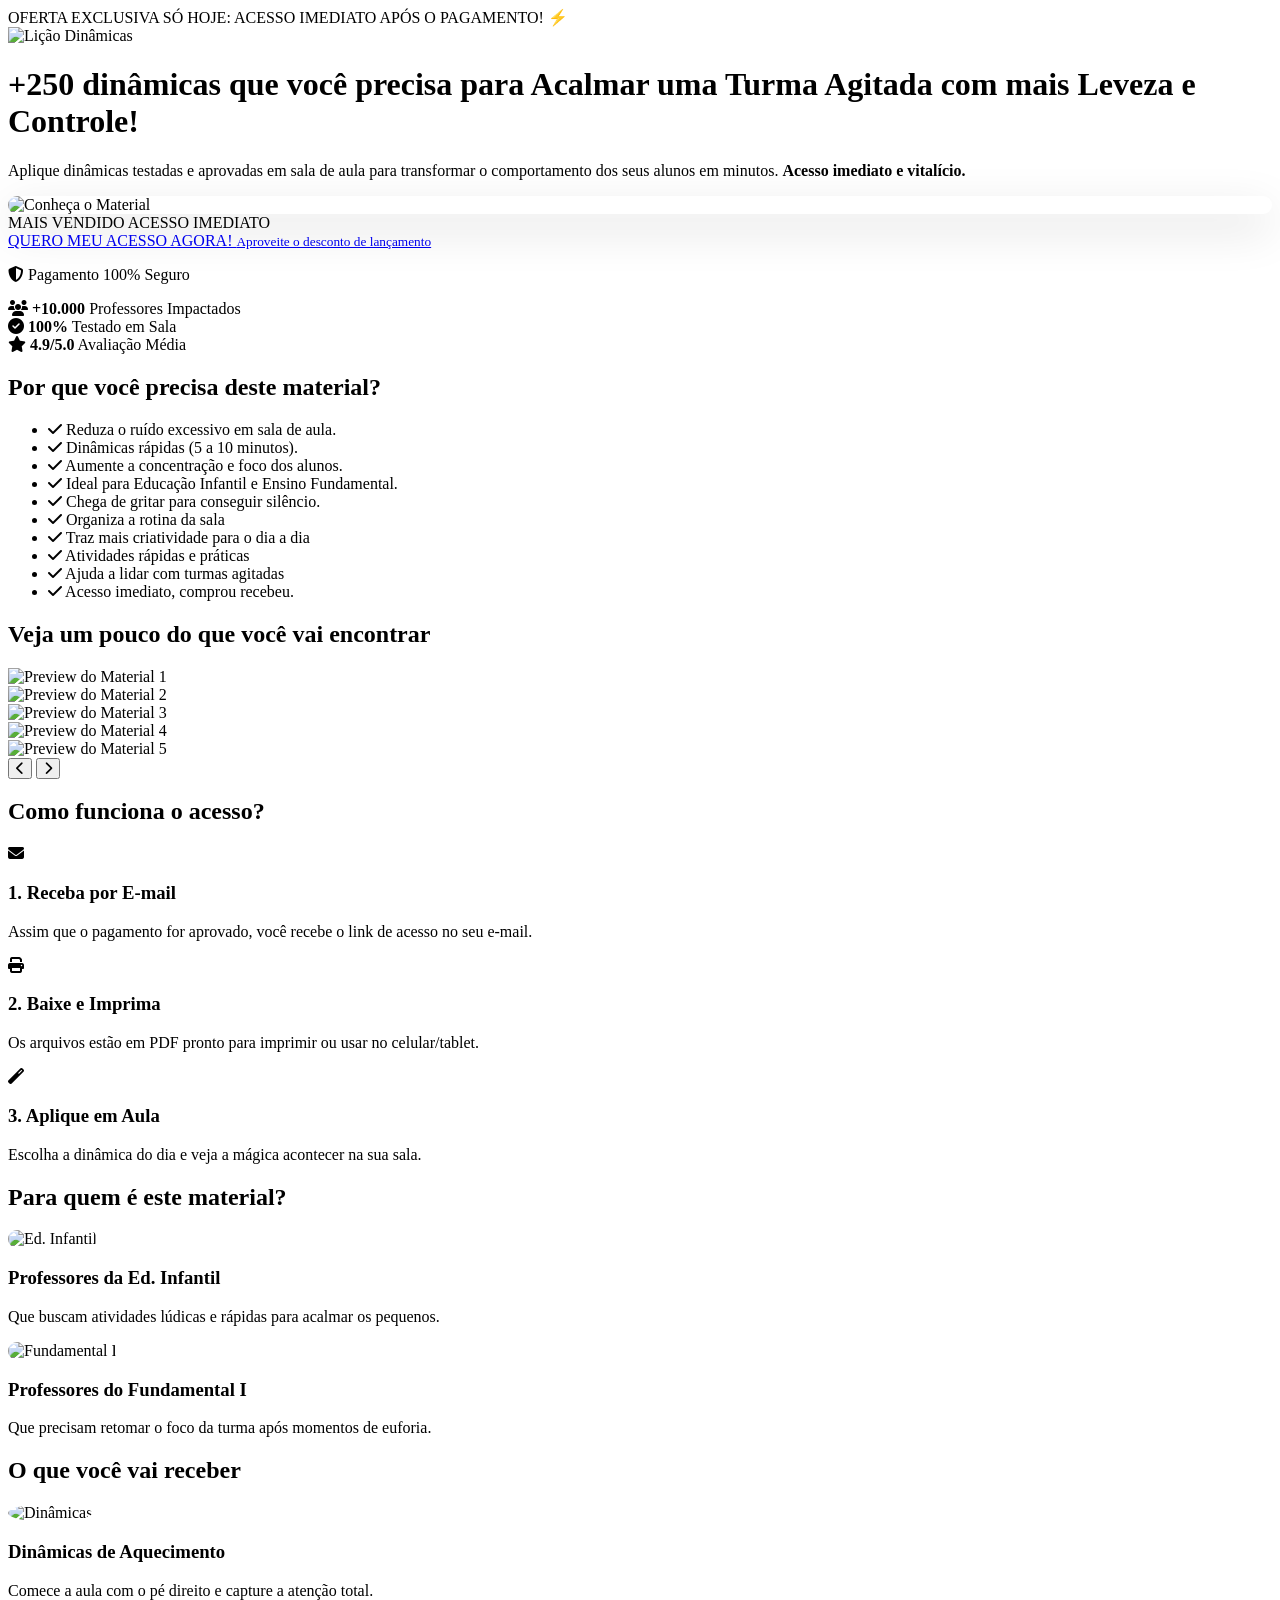
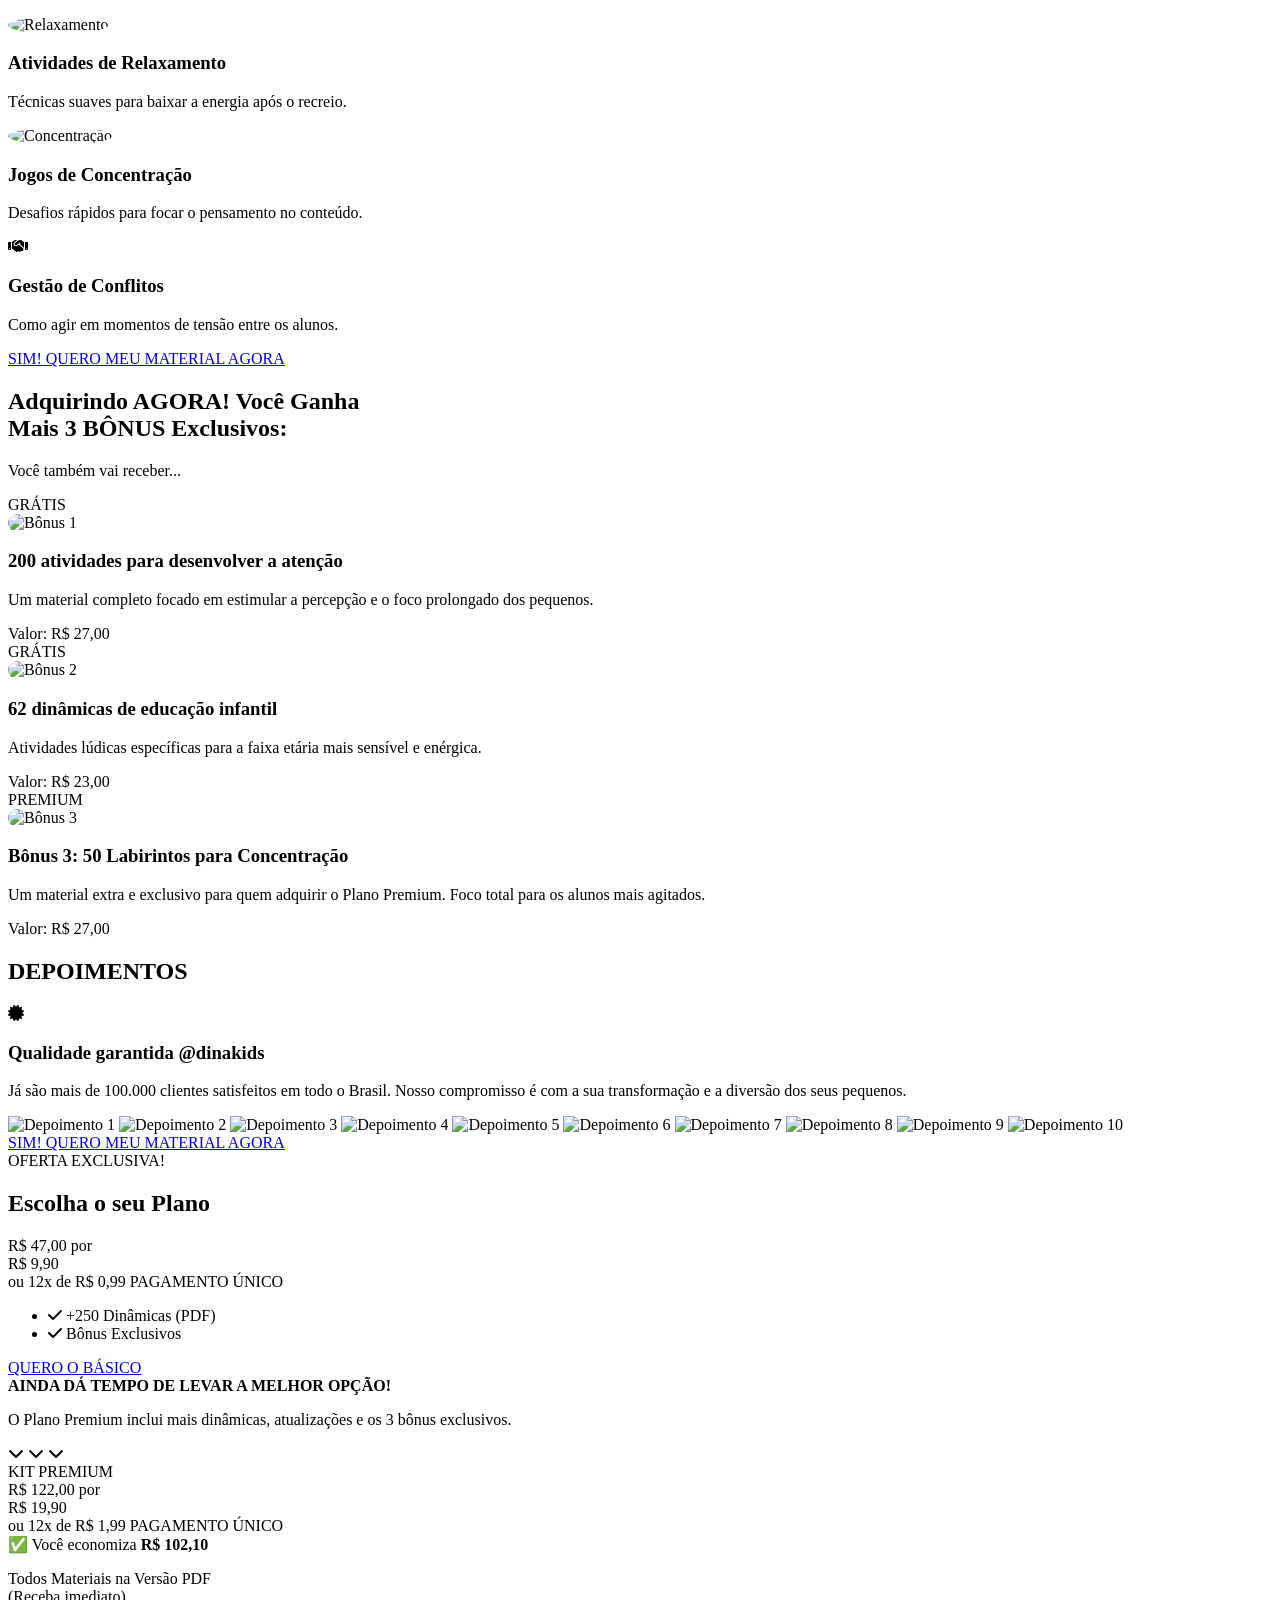
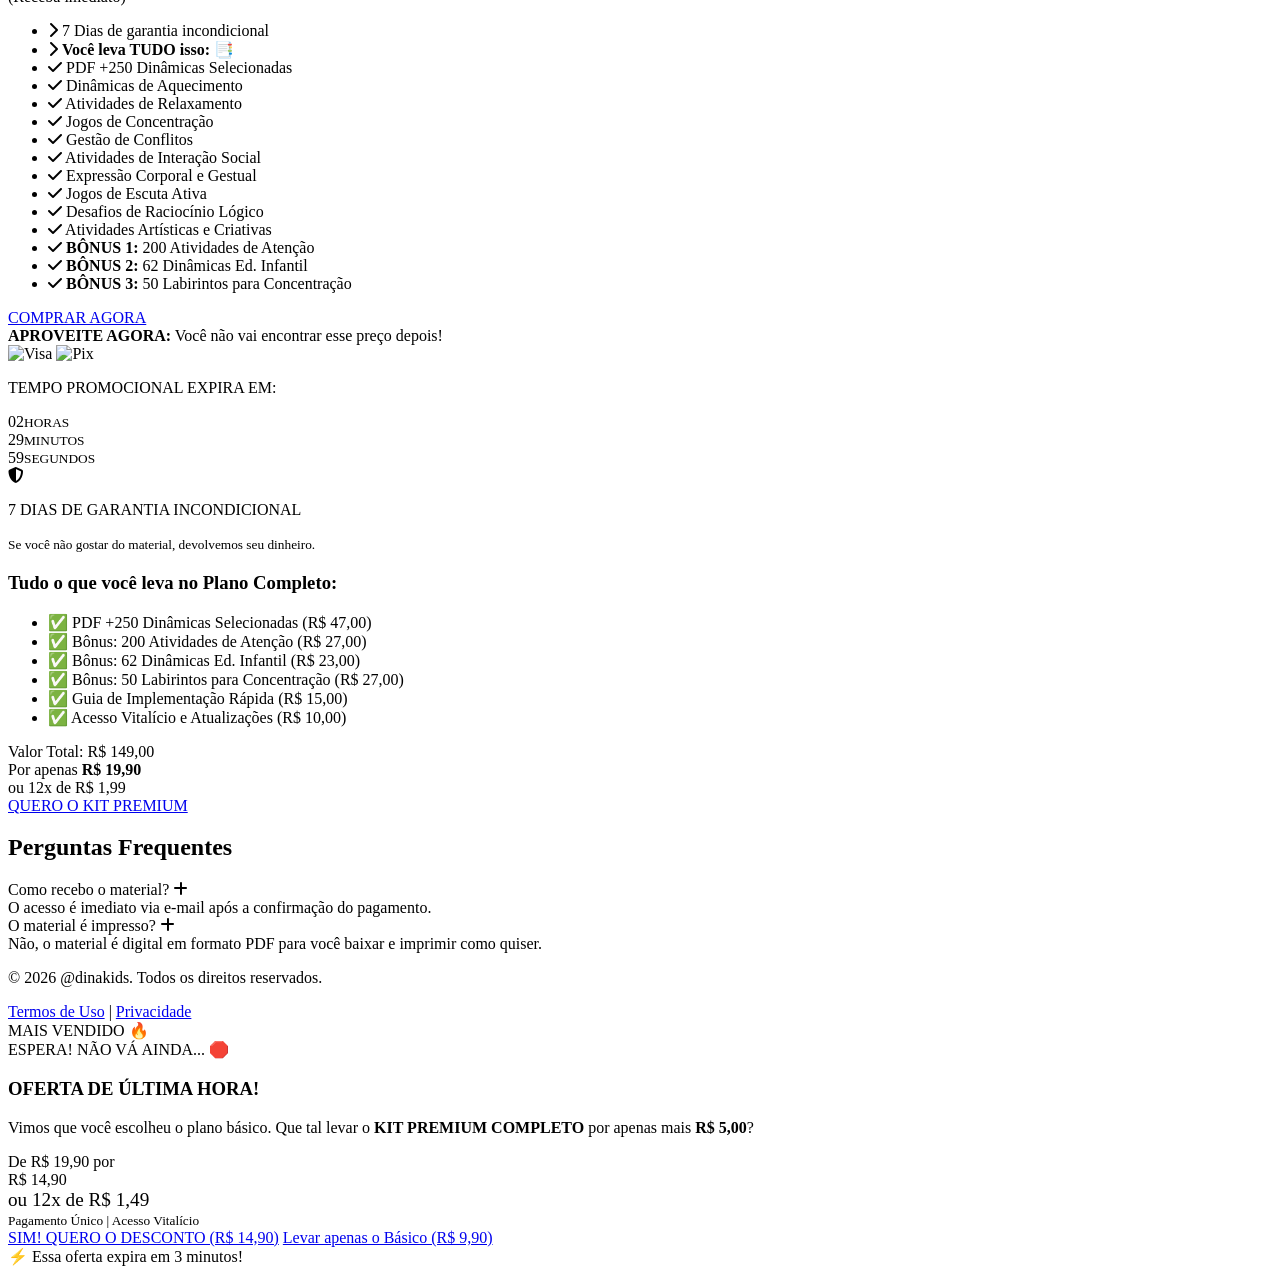
==== index.html @ da08bfaa "Add files via upload" ====
<!DOCTYPE html>
<html lang="pt-BR">

<head>
    <meta charset="UTF-8">
    <meta name="viewport" content="width=device-width, initial-scale=1.0">
    <title>+250 Dinâmicas para Acalmar Turmas Agitadas | @dinakids</title>
    <meta name="description"
        content="Descubra mais de 250 dinâmicas testadas em sala para acalmar turmas agitadas e recuperar o controle da sua sala de aula com eficiência.">

    <!-- Performance Preconnects -->
    <link rel="preconnect" href="https://fonts.googleapis.com">
    <link rel="preconnect" href="https://fonts.gstatic.com" crossorigin>
    <link rel="preconnect" href="https://cdnjs.cloudflare.com">
    <link rel="preconnect" href="https://connect.facebook.net">
    <link rel="preconnect" href="https://cdn.utmify.com.br">

    <link
        href="https://fonts.googleapis.com/css2?family=Outfit:wght@300;400;600;700;800&family=Dancing+Script:wght@700&display=swap"
        rel="stylesheet">

    <!-- Font Awesome -->
    <link rel="stylesheet" href="https://cdnjs.cloudflare.com/ajax/libs/font-awesome/6.4.0/css/all.min.css"
        media="print" onload="this.media='all'">
    <noscript>
        <link rel="stylesheet" href="https://cdnjs.cloudflare.com/ajax/libs/font-awesome/6.4.0/css/all.min.css">
    </noscript>

    <link rel="stylesheet" href="style.css">

    <!-- Meta Pixel Code -->
    <script>
        !function (f, b, e, v, n, t, s) {
            if (f.fbq) return; n = f.fbq = function () {
                n.callMethod ?
                    n.callMethod.apply(n, arguments) : n.queue.push(arguments)
            };
            if (!f._fbq) f._fbq = n; n.push = n; n.loaded = !0; n.version = '2.0';
            n.queue = []; t = b.createElement(e); t.async = !0;
            t.src = v; s = b.getElementsByTagName(e)[0];
            s.parentNode.insertBefore(t, s)
        }(window, document, 'script',
            'https://connect.facebook.net/en_US/fbevents.js');
        fbq('init', '27687904280797981');
        fbq('track', 'PageView');
    </script>
    <noscript><img height="1" width="1" style="display:none"
            src="https://www.facebook.com/tr?id=27687904280797981&ev=PageView&noscript=1" /></noscript>
    <!-- End Meta Pixel Code -->

    <!-- UTMify Pixel -->
    <script>
        window.pixelId = "692cd7f5a578e2dd573d526b"; var a =
            document.createElement("script"); a.setAttribute("async", "");
        a.setAttribute("defer", ""); a.setAttribute("src", "https://cdn.utmify.com.br/scripts/pixel/pixel.js"); document.head.appendChild(a);
    </script>
</head>

<body>

    <!-- Announcement Bar -->
    <div class="announcement-bar">
        OFERTA EXCLUSIVA SÓ HOJE: ACESSO IMEDIATO APÓS O PAGAMENTO! ⚡
    </div>

    <!-- Hero Section -->
    <header class="hero">
        <div class="container">
            <div class="logo">
                <img src="logo-lisao.webp" alt="Lição Dinâmicas" class="main-logo" decoding="async">
            </div>

            <h1 class="headline"><span class="highlight">+250 dinâmicas</span> que você precisa para <span
                    class="highlight">Acalmar uma Turma Agitada</span>
                com mais Leveza e Controle!</h1>
            <p class="sub-headline">Aplique dinâmicas testadas e aprovadas em sala de aula para transformar o
                comportamento dos seus alunos em minutos. <b>Acesso imediato e vitalício.</b></p>

            <div class="hero-content">
                <div class="mockup-placeholder" id="main-mockup">
                    <img src="mockup abaixo da headline.webp" alt="Conheça o Material" class="hero-mockup-img" style="width: 100%; height: auto; border-radius: 18px; box-shadow: 0 15px 45px rgba(0,0,0,0.15); display: block;">
                </div>

                <div class="hero-cta">
                    <div class="badges">
                        <span class="badge yellow">MAIS VENDIDO</span>
                        <span class="badge blue">ACESSO IMEDIATO</span>
                    </div>
                    <a href="#pricing" class="btn-primary">
                        QUERO MEU ACESSO AGORA!
                        <small>Aproveite o desconto de lançamento</small>
                    </a>
                    <p class="secure-payment"><i class="fas fa-shield-alt"></i> Pagamento 100% Seguro</p>
                </div>
            </div>
        </div>
    </header>

    <!-- Social Proof / Stats -->
    <section class="stats">
        <div class="container">
            <div class="stats-grid">
                <div class="stat-item">
                    <i class="fas fa-users"></i>
                    <strong>+10.000</strong>
                    <span>Professores Impactados</span>
                </div>
                <div class="stat-item">
                    <i class="fas fa-check-circle"></i>
                    <strong>100%</strong>
                    <span>Testado em Sala</span>
                </div>
                <div class="stat-item">
                    <i class="fas fa-star"></i>
                    <strong>4.9/5.0</strong>
                    <span>Avaliação Média</span>
                </div>
            </div>
        </div>
    </section>

    <!-- Benefits Section -->
    <section class="benefits">
        <div class="container">
            <div class="benefits-box">
                <h2>Por que você precisa deste material?</h2>
                <ul class="benefits-list">
                    <li><i class="fas fa-check"></i> Reduza o ruído excessivo em sala de aula.</li>
                    <li><i class="fas fa-check"></i> Dinâmicas rápidas (5 a 10 minutos).</li>
                    <li><i class="fas fa-check"></i> Aumente a concentração e foco dos alunos.</li>
                    <li><i class="fas fa-check"></i> Ideal para Educação Infantil e Ensino Fundamental.</li>
                    <li><i class="fas fa-check"></i> Chega de gritar para conseguir silêncio.</li>
                    <li><i class="fas fa-check"></i> Organiza a rotina da sala</li>
                    <li><i class="fas fa-check"></i> Traz mais criatividade para o dia a dia</li>
                    <li><i class="fas fa-check"></i> Atividades rápidas e práticas</li>
                    <li><i class="fas fa-check"></i> Ajuda a lidar com turmas agitadas</li>
                    <li><i class="fas fa-check"></i> Acesso imediato, comprou recebeu.</li>
                </ul>
            </div>
        </div>
    </section>

    <!-- Carousel Section -->
    <section class="carousel-section">
        <div class="container">
            <h2 class="section-title">Veja um pouco do que você vai encontrar</h2>
            <div class="carousel-container">
                <div class="carousel-track">
                    <div class="carousel-item"><img src="img produto 1.webp" alt="Preview do Material 1" loading="lazy"
                            decoding="async"></div>
                    <div class="carousel-item"><img src="img produto  2.webp" alt="Preview do Material 2" loading="lazy"
                            decoding="async"></div>
                    <div class="carousel-item"><img src="img produto  3.webp" alt="Preview do Material 3" loading="lazy"
                            decoding="async"></div>
                    <div class="carousel-item"><img src="img produto 4.webp" alt="Preview do Material 4" loading="lazy"
                            decoding="async"></div>
                    <div class="carousel-item"><img src="img produto 5.webp" alt="Preview do Material 5" loading="lazy"
                            decoding="async"></div>
                </div>
                <div class="carousel-nav">
                    <button class="prev"><i class="fas fa-chevron-left"></i></button>
                    <button class="next"><i class="fas fa-chevron-right"></i></button>
                </div>
            </div>
        </div>
    </section>

    <!-- How it Works -->
    <section class="how-it-works">
        <div class="container">
            <h2 class="section-title">Como funciona o acesso?</h2>
            <div class="steps-grid">
                <div class="step-card">
                    <div class="step-icon"><i class="fas fa-envelope"></i></div>
                    <h3>1. Receba por E-mail</h3>
                    <p>Assim que o pagamento for aprovado, você recebe o link de acesso no seu e-mail.</p>
                </div>
                <div class="step-card">
                    <div class="step-icon"><i class="fas fa-print"></i></div>
                    <h3>2. Baixe e Imprima</h3>
                    <p>Os arquivos estão em PDF pronto para imprimir ou usar no celular/tablet.</p>
                </div>
                <div class="step-card">
                    <div class="step-icon"><i class="fas fa-magic"></i></div>
                    <h3>3. Aplique em Aula</h3>
                    <p>Escolha a dinâmica do dia e veja a mágica acontecer na sua sala.</p>
                </div>
            </div>
        </div>
    </section>

    <!-- Indicators / For Whom -->
    <section class="indicators">
        <div class="container">
            <h2 class="section-title">Para quem é este material?</h2>
            <div class="indicator-grid">
                <div class="indicator-card">
                    <div class="indicator-img"><img src="Professores da Ed. Infantil.webp" alt="Ed. Infantil"
                            style="width: 100%; height: 100%; object-fit: contain; border-radius: 10px;" loading="lazy"
                            decoding="async"></div>
                    <div>
                        <h3>Professores da Ed. Infantil</h3>
                        <p>Que buscam atividades lúdicas e rápidas para acalmar os pequenos.</p>
                    </div>
                </div>
                <div class="indicator-card">
                    <div class="indicator-img"><img src="Professores do Fundamental I.webp" alt="Fundamental I"
                            style="width: 100%; height: 100%; object-fit: contain; border-radius: 10px;" loading="lazy"
                            decoding="async"></div>
                    <div>
                        <h3>Professores do Fundamental I</h3>
                        <p>Que precisam retomar o foco da turma após momentos de euforia.</p>
                    </div>
                </div>
            </div>
        </div>
    </section>

    <!-- Inside the Product / Modules -->
    <section class="modules">
        <div class="container">
            <h2 class="section-title">O que você vai receber</h2>
            <div class="modules-grid">
                <div class="module-card">
                    <div class="module-img"><img src="icon1.webp" alt="Dinâmicas"
                            style="width: 100%; height: 100%; border-radius: 50%;" loading="lazy" decoding="async">
                    </div>
                    <h3>Dinâmicas de Aquecimento</h3>
                    <p>Comece a aula com o pé direito e capture a atenção total.</p>
                </div>
                <div class="module-card">
                    <div class="module-img"><img src="icon2.webp" alt="Relaxamento"
                            style="width: 100%; height: 100%; border-radius: 50%;" loading="lazy" decoding="async">
                    </div>
                    <h3>Atividades de Relaxamento</h3>
                    <p>Técnicas suaves para baixar a energia após o recreio.</p>
                </div>
                <div class="module-card">
                    <div class="module-img"><img src="icon3.webp" alt="Concentração"
                            style="width: 100%; height: 100%; border-radius: 50%;" loading="lazy" decoding="async">
                    </div>
                    <h3>Jogos de Concentração</h3>
                    <p>Desafios rápidos para focar o pensamento no conteúdo.</p>
                </div>
                <div class="module-card">
                    <div class="module-img">
                        <div class="icon-fallback"><i class="fas fa-handshake"></i></div>
                    </div>
                    <h3>Gestão de Conflitos</h3>
                    <p>Como agir em momentos de tensão entre os alunos.</p>
                </div>
            </div>
            <div class="cta-center">
                <a href="#pricing" class="btn-primary-v2 btn-pulse" style="max-width: 400px; margin: 40px auto 0;">SIM!
                    QUERO MEU MATERIAL AGORA</a>
            </div>
        </div>
    </section>

    <!-- Bonus Section -->
    <section class="bonus">
        <div class="container">
            <h2 class="section-title">Adquirindo AGORA! Você Ganha <br><span class="highlight-yellow">Mais 3
                    BÔNUS</span> Exclusivos:</h2>
            <p class="bonus-intro">Você também vai receber...</p>
            <div class="bonus-grid">
                <div class="bonus-card">
                    <div class="bonus-tag">GRÁTIS</div>
                    <div class="bonus-img"><img src="bonus 200 atividades.webp" alt="Bônus 1"
                            style="width: 100%; height: 100%; object-fit: contain; border-radius: 15px;" loading="lazy"
                            decoding="async"></div>
                    <h3>200 atividades para desenvolver a atenção</h3>
                    <p>Um material completo focado em estimular a percepção e o foco prolongado dos pequenos.</p>
                    <div class="bonus-value">Valor: <span class="strikethrough">R$ 27,00</span></div>
                </div>
                <div class="bonus-card">
                    <div class="bonus-tag">GRÁTIS</div>
                    <div class="bonus-img"><img src="bonus-62-dinamicas.webp" alt="Bônus 2"
                            style="width: 100%; height: 100%; object-fit: contain; border-radius: 15px;" loading="lazy"
                            decoding="async"></div>
                    <h3>62 dinâmicas de educação infantil</h3>
                    <p>Atividades lúdicas específicas para a faixa etária mais sensível e enérgica.</p>
                    <div class="bonus-value">Valor: <span class="strikethrough">R$ 23,00</span></div>
                </div>
                <div class="bonus-card premium-exclusive">
                    <div class="bonus-tag premium">PREMIUM</div>
                    <div class="bonus-img"><img src="BONUS 3 LABIRINTO.webp" alt="Bônus 3"
                            style="width: 100%; height: 100%; object-fit: contain; border-radius: 15px;" loading="lazy"
                            decoding="async"></div>
                    <h3>Bônus 3: 50 Labirintos para Concentração</h3>
                    <p>Um material extra e exclusivo para quem adquirir o Plano Premium. Foco total para os alunos mais
                        agitados.</p>
                    <div class="bonus-value">Valor: <span class="strikethrough">R$ 27,00</span></div>
                </div>
            </div>
        </div>
    </section>

    <!-- Testimonials (Social Proof) Section -->
    <section class="testimonials-v2">
        <div class="container">
            <h2 class="testimonials-title">DEPOIMENTOS</h2>

            <div class="authority-box">
                <div class="authority-content">
                    <i class="fas fa-certificate"></i>
                    <div>
                        <h3>Qualidade garantida @dinakids</h3>
                        <p>Já são mais de 100.000 clientes satisfeitos em todo o Brasil. Nosso compromisso é com a sua
                            transformação e a diversão dos seus pequenos.</p>
                    </div>
                </div>
            </div>

            <div class="social-proof-stack">
                <img src="Kids16-Compressao.webp" alt="Depoimento 1" loading="lazy" decoding="async">
                <img src="Kids21-Compressao.webp" alt="Depoimento 2" loading="lazy" decoding="async">
                <img src="Kids23-Compressao.webp" alt="Depoimento 3" loading="lazy" decoding="async">
                <img src="Kids24-Compressao.webp" alt="Depoimento 4" loading="lazy" decoding="async">
                <img src="Kids25-Compressao.webp" alt="Depoimento 5" loading="lazy" decoding="async">
                <img src="Kids26-Compressao.webp" alt="Depoimento 6" loading="lazy" decoding="async">
                <img src="Kids28-Compressao.webp" alt="Depoimento 7" loading="lazy" decoding="async">
                <img src="Kids29-Compressao.webp" alt="Depoimento 8" loading="lazy" decoding="async">
                <img src="Kids30-Compressao.webp" alt="Depoimento 9" loading="lazy" decoding="async">
                <img src="Kids34-Compressao.webp" alt="Depoimento 10" loading="lazy" decoding="async">
            </div>
            <div class="cta-center">
                <a href="#pricing" class="btn-primary-v2 btn-pulse" style="max-width: 400px; margin: 40px auto 0;">SIM!
                    QUERO MEU MATERIAL AGORA</a>
            </div>
        </div>
    </section>

    <!-- Pricing Section -->
    <section id="pricing" class="pricing">
        <div class="pricing-top-bar">OFERTA EXCLUSIVA!</div>
        <div class="container">
            <h2 class="section-title">Escolha o seu Plano</h2>
            <div class="pricing-grid">
                <!-- Basic Plan -->
                <div class="pricing-card">
                    <div class="price-header">
                        <span class="old-price">R$ 47,00 por</span>
                        <div class="current-price"><span class="price-currency">R$</span> 9,90</div>
                        <span class="installments">ou 12x de R$ 0,99</span>
                        <span class="payment-method">PAGAMENTO ÚNICO</span>
                    </div>
                    <ul class="price-features simple-list">
                        <li><i class="fas fa-check"></i> +250 Dinâmicas (PDF)</li>
                        <li><i class="fas fa-check"></i> Bônus Exclusivos</li>
                    </ul>
                    <a href="javascript:void(0)" class="btn-primary-v2" id="basic-plan-btn">QUERO O BÁSICO</a>
                </div>

                <div class="premium-callout">
                    <strong>AINDA DÁ TEMPO DE LEVAR A MELHOR OPÇÃO!</strong>
                    <p>O Plano Premium inclui mais dinâmicas, atualizações e os 3 bônus exclusivos.</p>
                    <div class="pendulum-arrows">
                        <i class="fas fa-chevron-down"></i>
                        <i class="fas fa-chevron-down"></i>
                        <i class="fas fa-chevron-down"></i>
                    </div>
                </div>

                <!-- Premium Plan -->
                <div class="pricing-card featured">
                    <div class="featured-tag">KIT PREMIUM</div>

                    <div class="price-header">
                        <span class="old-price">R$ 122,00 por</span>
                        <div class="current-price"><span class="price-currency">R$</span> 19,90</div>
                        <span class="installments">ou 12x de R$ 1,99</span>
                        <span class="payment-method">PAGAMENTO ÚNICO</span>
                        <div class="savings">✅ Você economiza <b>R$ 102,10</b></div>
                        <p class="format-text">Todos Materiais na Versão PDF<br>(Receba imediato)</p>
                    </div>

                    <div class="divider"></div>

                    <ul class="price-features detailed-list">
                        <li class="guarantee-item"><i class="fas fa-chevron-right"></i> 7 Dias de garantia incondicional
                        </li>
                        <li class="you-get-item"><i class="fas fa-chevron-right"></i> <b>Você leva TUDO isso: 📑</b>
                        </li>
                        <li><i class="fas fa-check"></i> PDF +250 Dinâmicas Selecionadas</li>
                        <li><i class="fas fa-check"></i> Dinâmicas de Aquecimento</li>
                        <li><i class="fas fa-check"></i> Atividades de Relaxamento</li>
                        <li><i class="fas fa-check"></i> Jogos de Concentração</li>
                        <li><i class="fas fa-check"></i> Gestão de Conflitos</li>
                        <li><i class="fas fa-check"></i> Atividades de Interação Social</li>
                        <li><i class="fas fa-check"></i> Expressão Corporal e Gestual</li>
                        <li><i class="fas fa-check"></i> Jogos de Escuta Ativa</li>
                        <li><i class="fas fa-check"></i> Desafios de Raciocínio Lógico</li>
                        <li><i class="fas fa-check"></i> Atividades Artísticas e Criativas</li>
                        <li><i class="fas fa-check"></i> <b>BÔNUS 1:</b> 200 Atividades de Atenção</li>
                        <li><i class="fas fa-check"></i> <b>BÔNUS 2:</b> 62 Dinâmicas Ed. Infantil</li>
                        <li><i class="fas fa-check"></i> <b>BÔNUS 3:</b> 50 Labirintos para Concentração</li>
                    </ul>

                    <a href="https://www.zuckpay.com.br/checkout/250-dinamicas-para-turma-agitada"
                        class="btn-primary-v2 btn-pulse track-checkout-premium">COMPRAR AGORA</a>

                    <div class="limited-offer-text">
                        <b>APROVEITE AGORA:</b> Você não vai encontrar esse preço depois!
                    </div>

                    <div class="trust-badges-v2">
                        <img src="logo da visa.jpg" alt="Visa" loading="lazy" decoding="async">
                        <img src="logo do pix.png" alt="Pix" loading="lazy" decoding="async">
                    </div>
                </div>
            </div>

            <!-- Promotional Timer (Below Offer) -->
            <div class="timer-section-v2">
                <p class="timer-text">TEMPO PROMOCIONAL EXPIRA EM:</p>
                <div class="timer-display">
                    <div class="timer-unit"><span>00</span><small>HORAS</small></div>
                    <div class="timer-unit"><span>00</span><small>MINUTOS</small></div>
                    <div class="timer-unit"><span>00</span><small>SEGUNDOS</small></div>
                </div>
            </div>

            <!-- Guarantee (Below Timer) -->
            <div class="guarantee-box-v2">
                <i class="fas fa-shield-halved"></i>
                <div>
                    <p>7 DIAS DE GARANTIA INCONDICIONAL</p>
                    <small>Se você não gostar do material, devolvemos seu dinheiro.</small>
                </div>
            </div>
        </div>
    </section>

    <!-- Value Stacking (Completo) -->
    <section class="value-stacking">
        <div class="container">
            <div class="stack-box">
                <h3>Tudo o que você leva no Plano Completo:</h3>
                <ul>
                    <li>✅ PDF +250 Dinâmicas Selecionadas (R$ 47,00)</li>
                    <li>✅ Bônus: 200 Atividades de Atenção (R$ 27,00)</li>
                    <li>✅ Bônus: 62 Dinâmicas Ed. Infantil (R$ 23,00)</li>
                    <li>✅ Bônus: 50 Labirintos para Concentração (R$ 27,00)</li>
                    <li>✅ Guia de Implementação Rápida (R$ 15,00)</li>
                    <li>✅ Acesso Vitalício e Atualizações (R$ 10,00)</li>
                </ul>
                <div class="total-value">
                    Valor Total: <span class="strikethrough">R$ 149,00</span>
                    <br>
                    <span>Por apenas <b>R$ 19,90</b></span>
                    <br>
                    <span class="installments" style="margin-top: 5px;">ou 12x de R$ 1,99</span>
                </div>
                <a href="https://www.zuckpay.com.br/checkout/250-dinamicas-para-turma-agitada"
                    class="btn-primary-v2 btn-pulse track-checkout-premium" style="margin-top: 20px;">QUERO O KIT
                    PREMIUM</a>
            </div>
        </div>
    </section>




    <!-- FAQ -->
    <section class="faq">
        <div class="container">
            <h2 class="section-title">Perguntas Frequentes</h2>
            <div class="faq-item">
                <div class="faq-question">Como recebo o material? <i class="fas fa-plus"></i></div>
                <div class="faq-answer">O acesso é imediato via e-mail após a confirmação do pagamento.</div>
            </div>
            <div class="faq-item">
                <div class="faq-question">O material é impresso? <i class="fas fa-plus"></i></div>
                <div class="faq-answer">Não, o material é digital em formato PDF para você baixar e imprimir como
                    quiser.</div>
            </div>
        </div>
    </section>

    <footer class="footer">
        <div class="container">
            <p>&copy; 2026 @dinakids. Todos os direitos reservados.</p>
            <div class="footer-links">
                <a href="#">Termos de Uso</a> | <a href="#">Privacidade</a>
            </div>
        </div>
    </footer>

    <!-- Upsell Pop-up -->
    <div class="upsell-overlay" id="upsell-popup">
        <div class="upsell-content">
            <div class="best-seller-tag">MAIS VENDIDO 🔥</div>
            <div class="upsell-header">ESPERA! NÃO VÁ AINDA... 🛑</div>
            <h3>OFERTA DE ÚLTIMA HORA!</h3>
            <p>Vimos que você escolheu o plano básico. Que tal levar o <b>KIT PREMIUM COMPLETO</b> por apenas mais <b>R$
                    5,00</b>?</p>

            <div class="upsell-price">
                <span class="old-price">De R$ 19,90 por</span>
                <div class="new-price">R$ 14,90</div>
                <div class="installments" style="color: var(--success); font-size: 1.2rem;">ou 12x de R$ 1,49</div>
                <small>Pagamento Único | Acesso Vitalício</small>
            </div>

            <div class="upsell-actions">
                <a href="https://www.zuckpay.com.br/checkout/250-dinamicas-para-turma-agitada-desconto"
                    class="btn-primary-v2 btn-pulse track-checkout-upsell">SIM!
                    QUERO O DESCONTO (R$ 14,90)</a>
                <a href="https://www.zuckpay.com.br/checkout/250-dinamicas-para-turma-agitada-basico"
                    class="btn-secondary-v2 track-checkout-basic" style="margin-top: 10px;">Levar apenas o Básico (R$
                    9,90)</a>
            </div>

            <div class="urgency-text">⚡ Essa oferta expira em 3 minutos!</div>
        </div>
    </div>



    <script src="https://cdn.utmify.com.br/scripts/utmi/helpers.js"></script>
    <script src="script.js"></script>
</body>

</html>
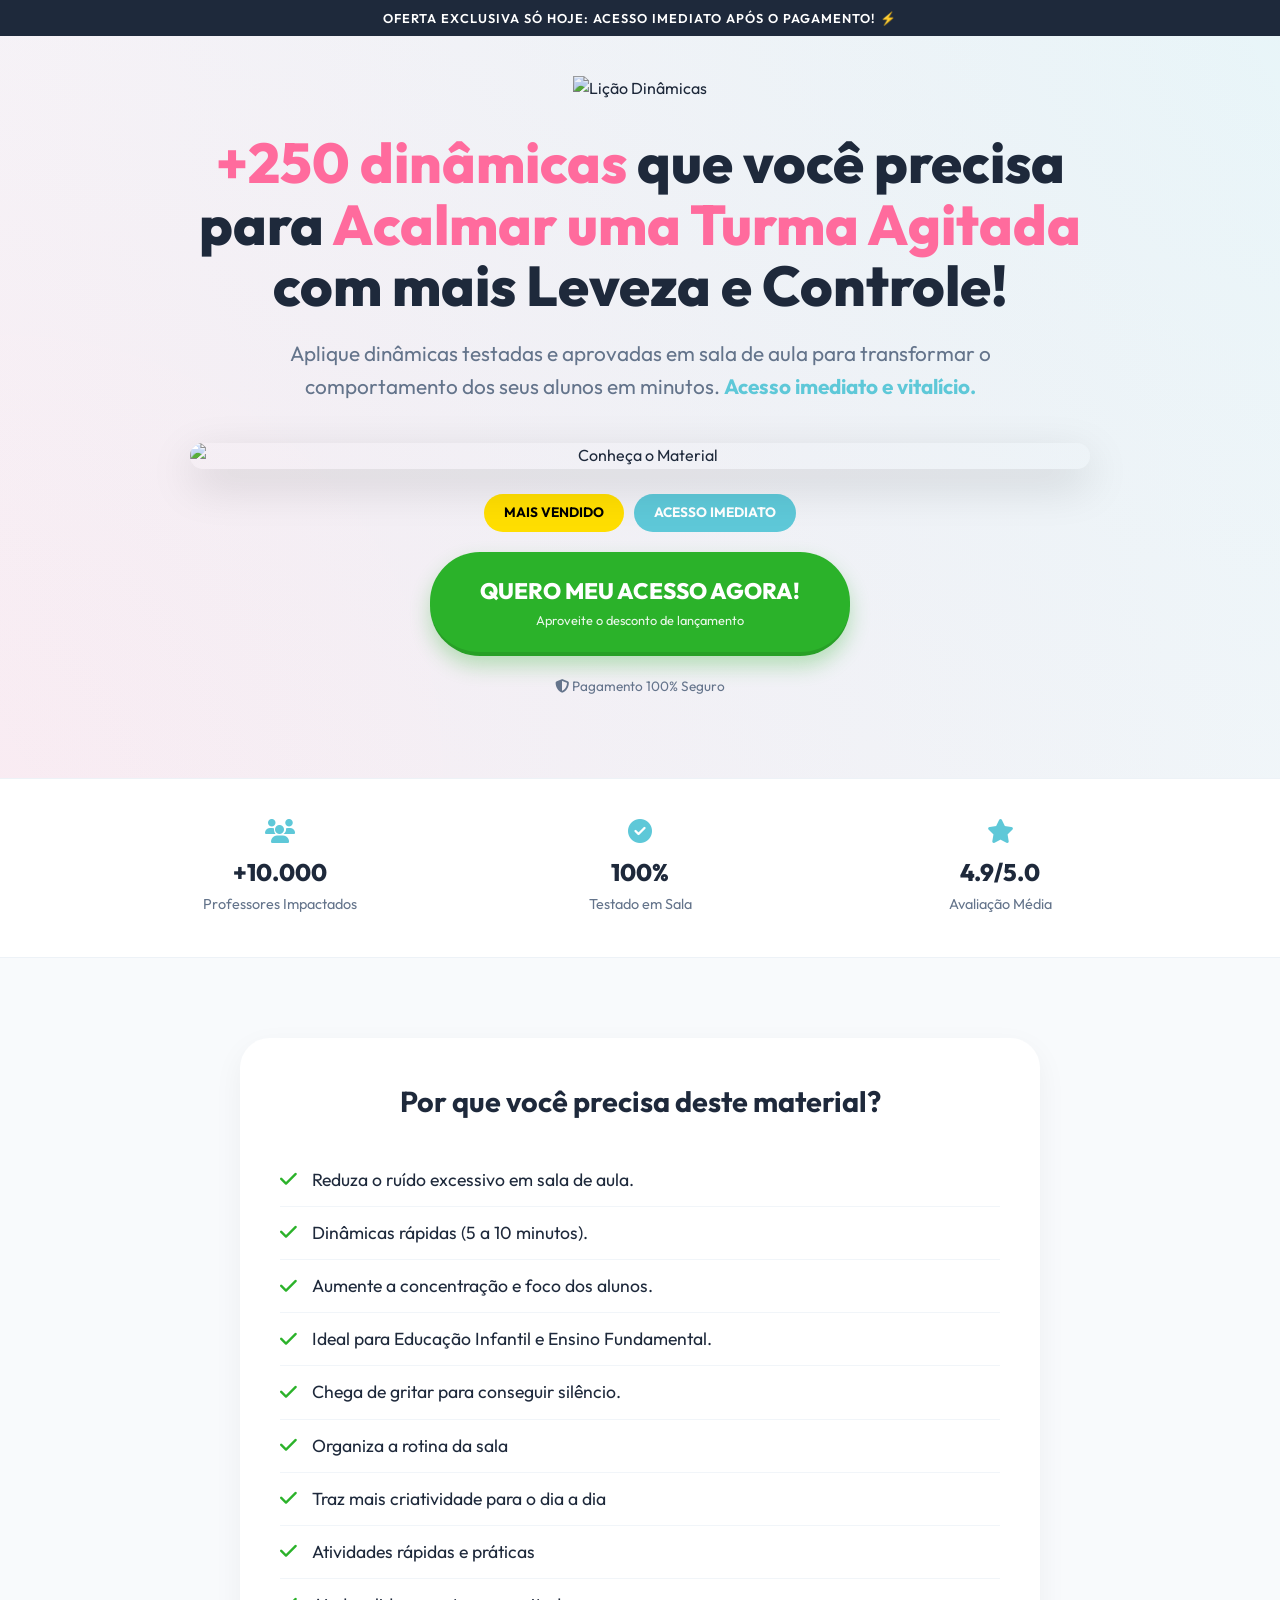
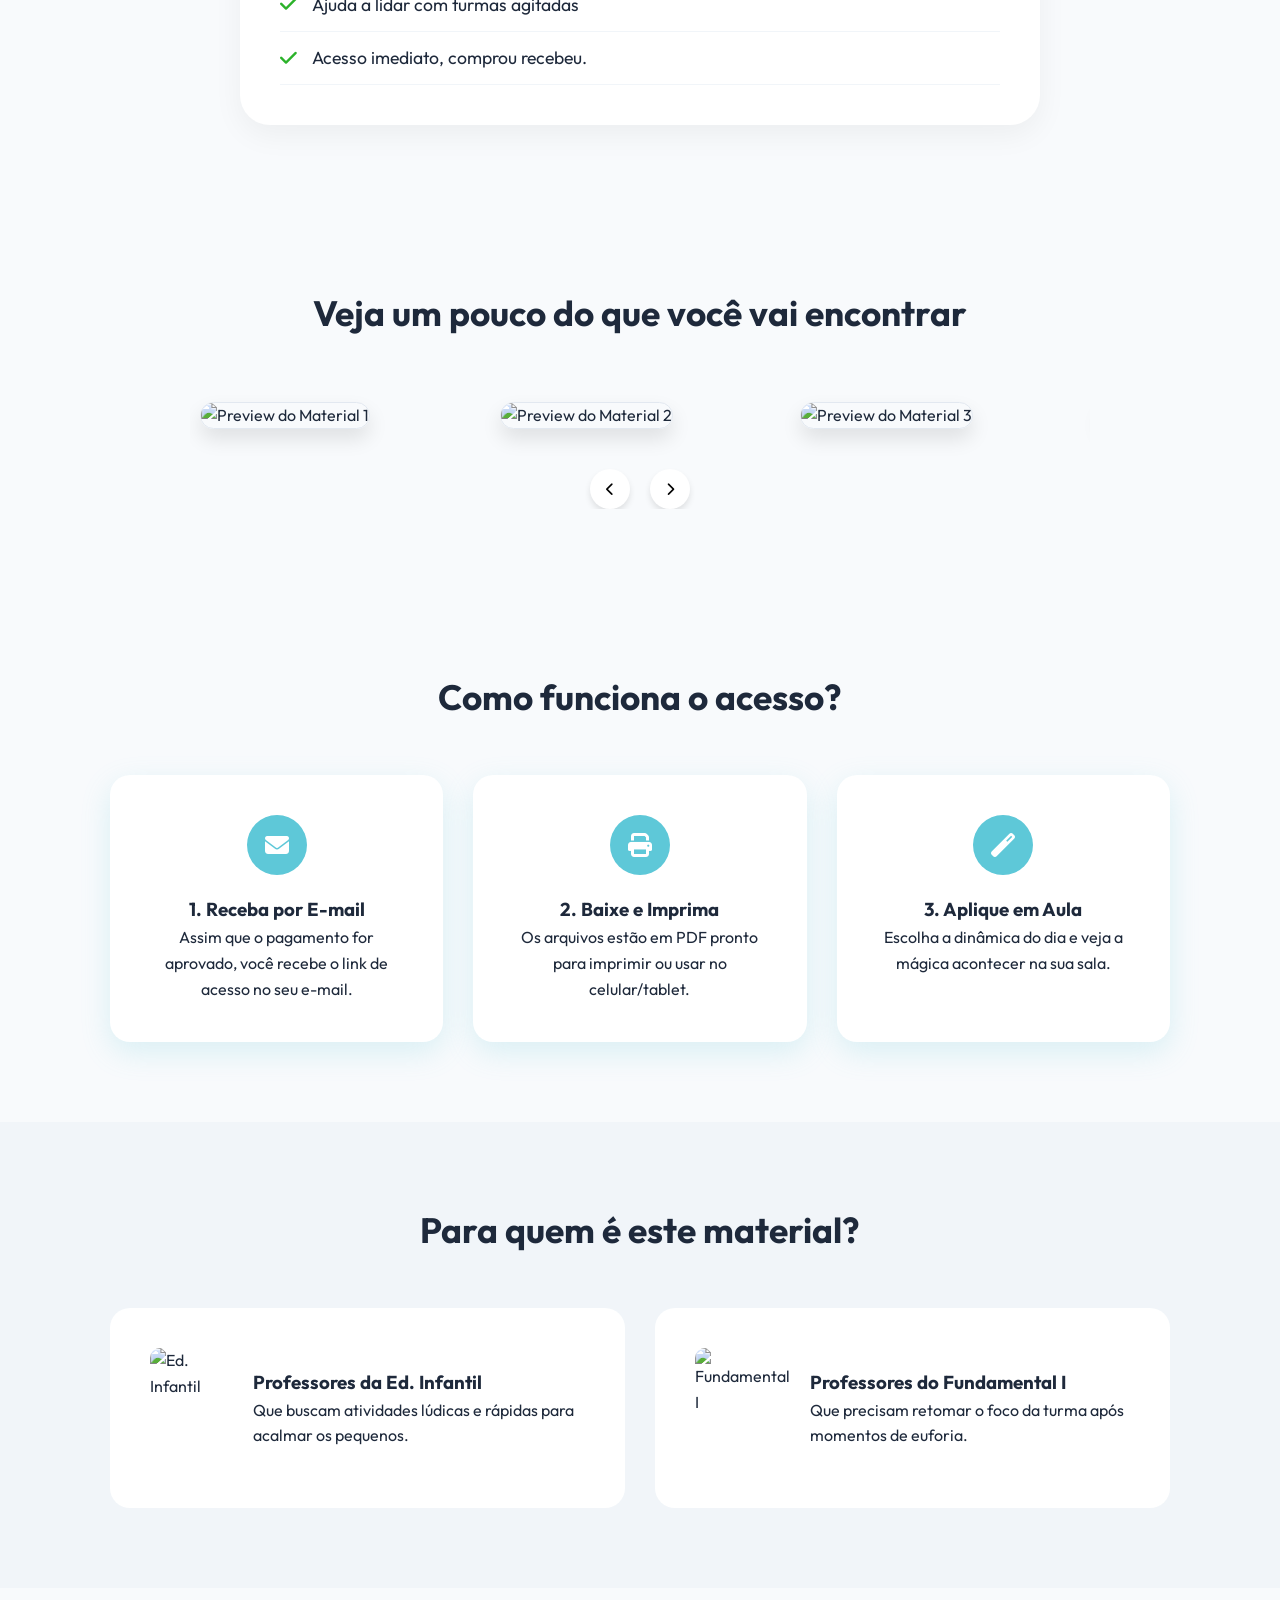
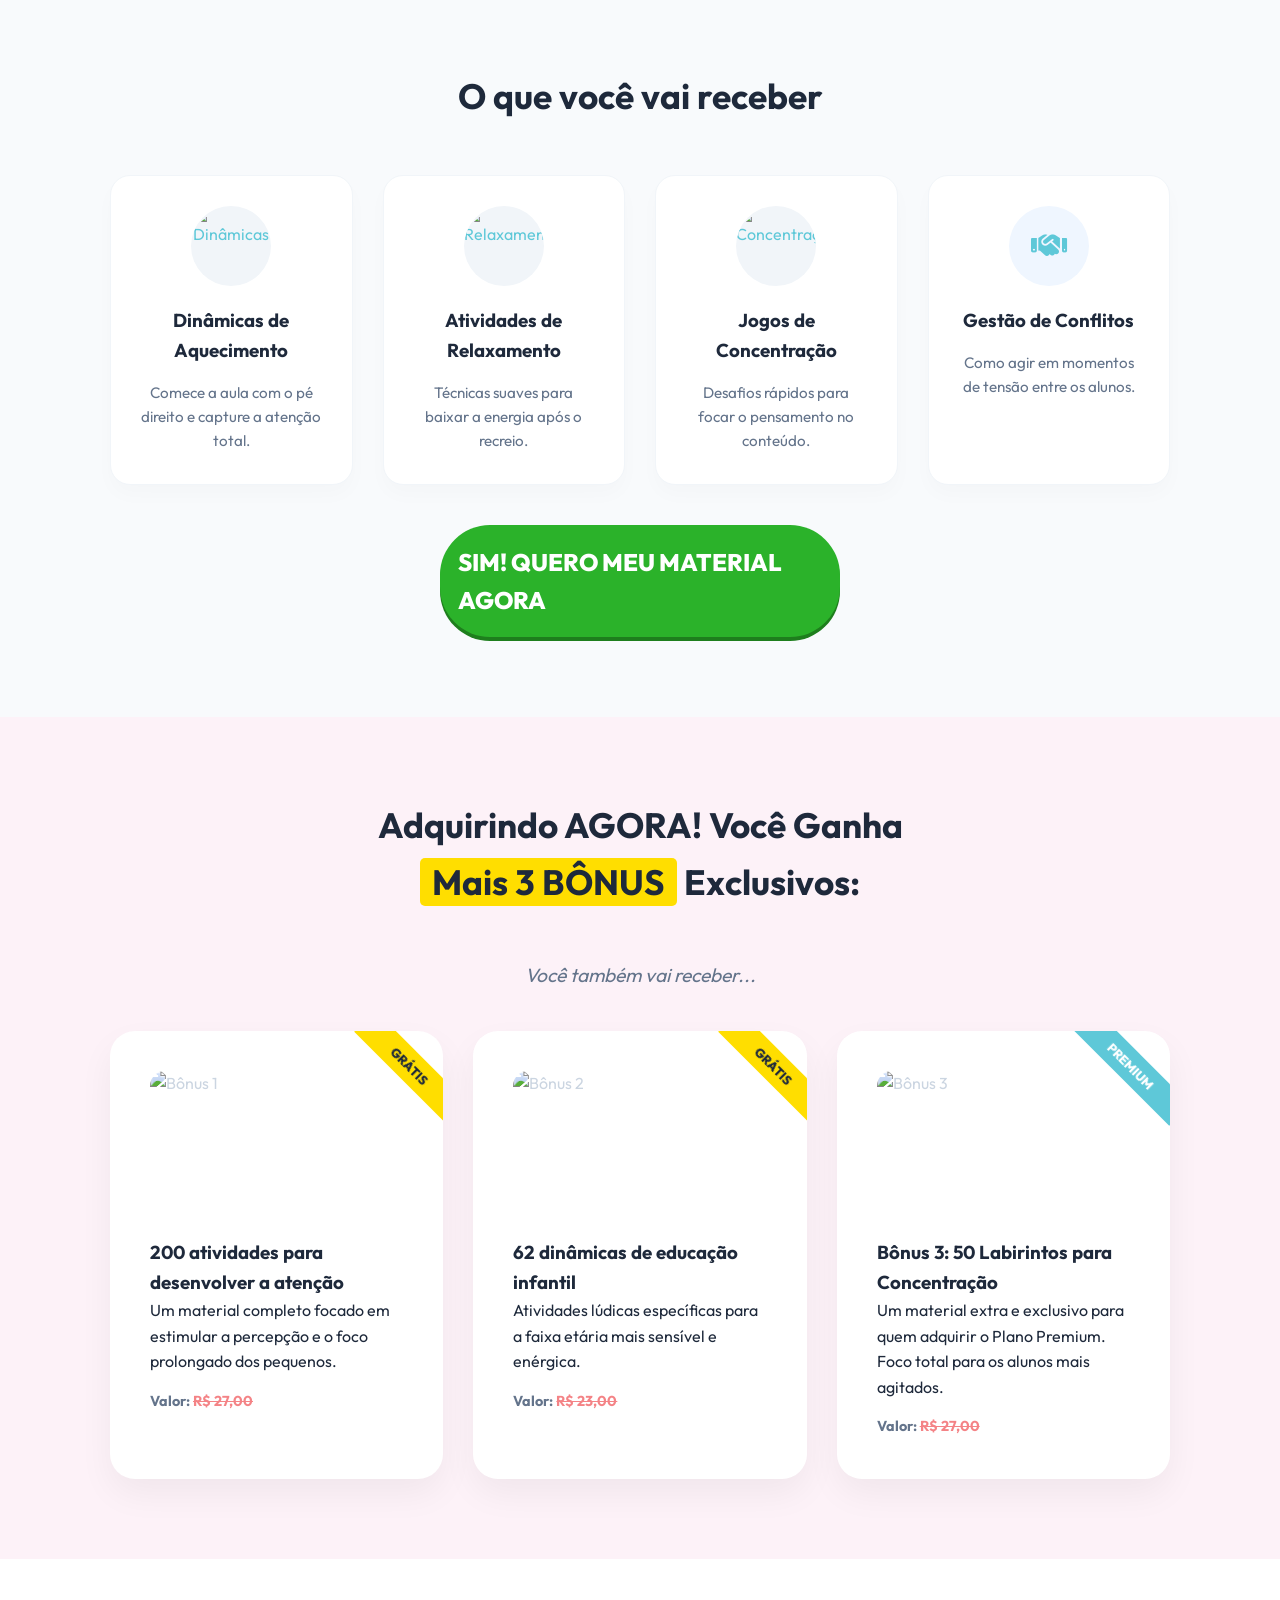
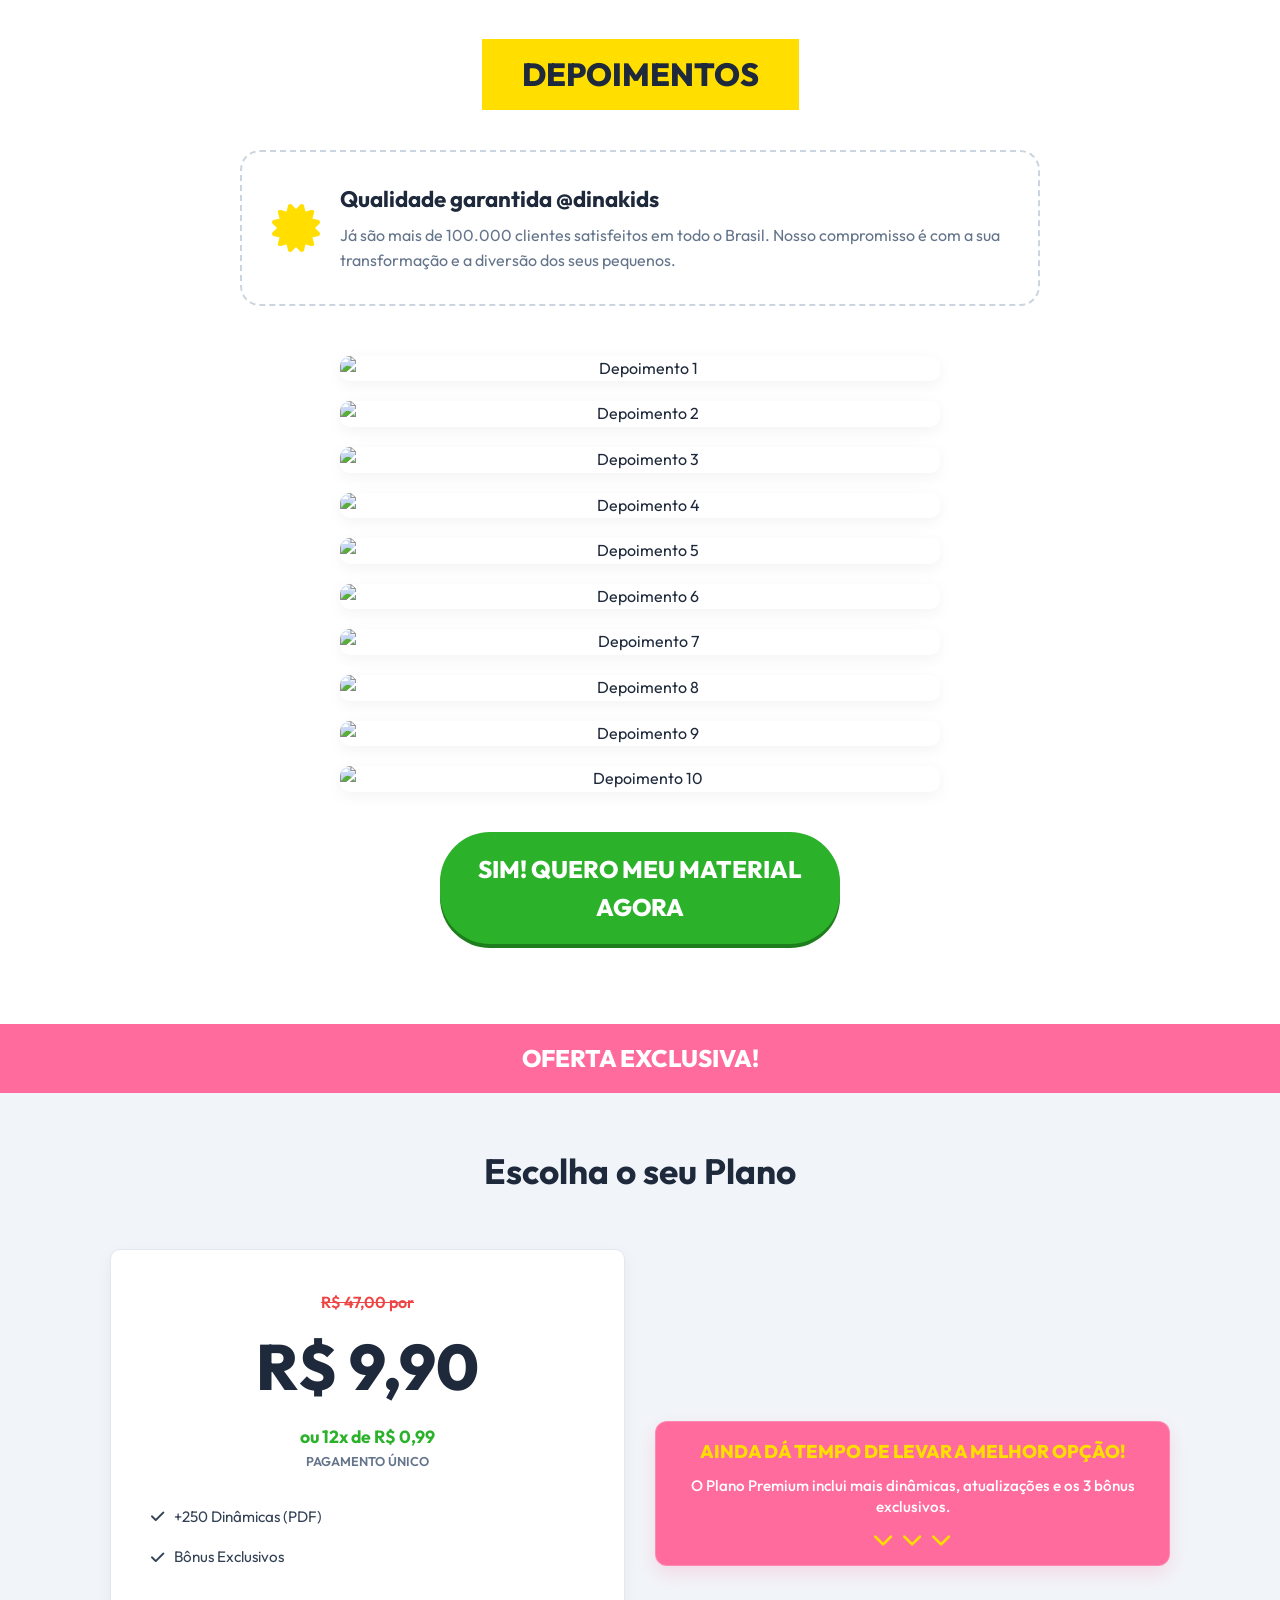
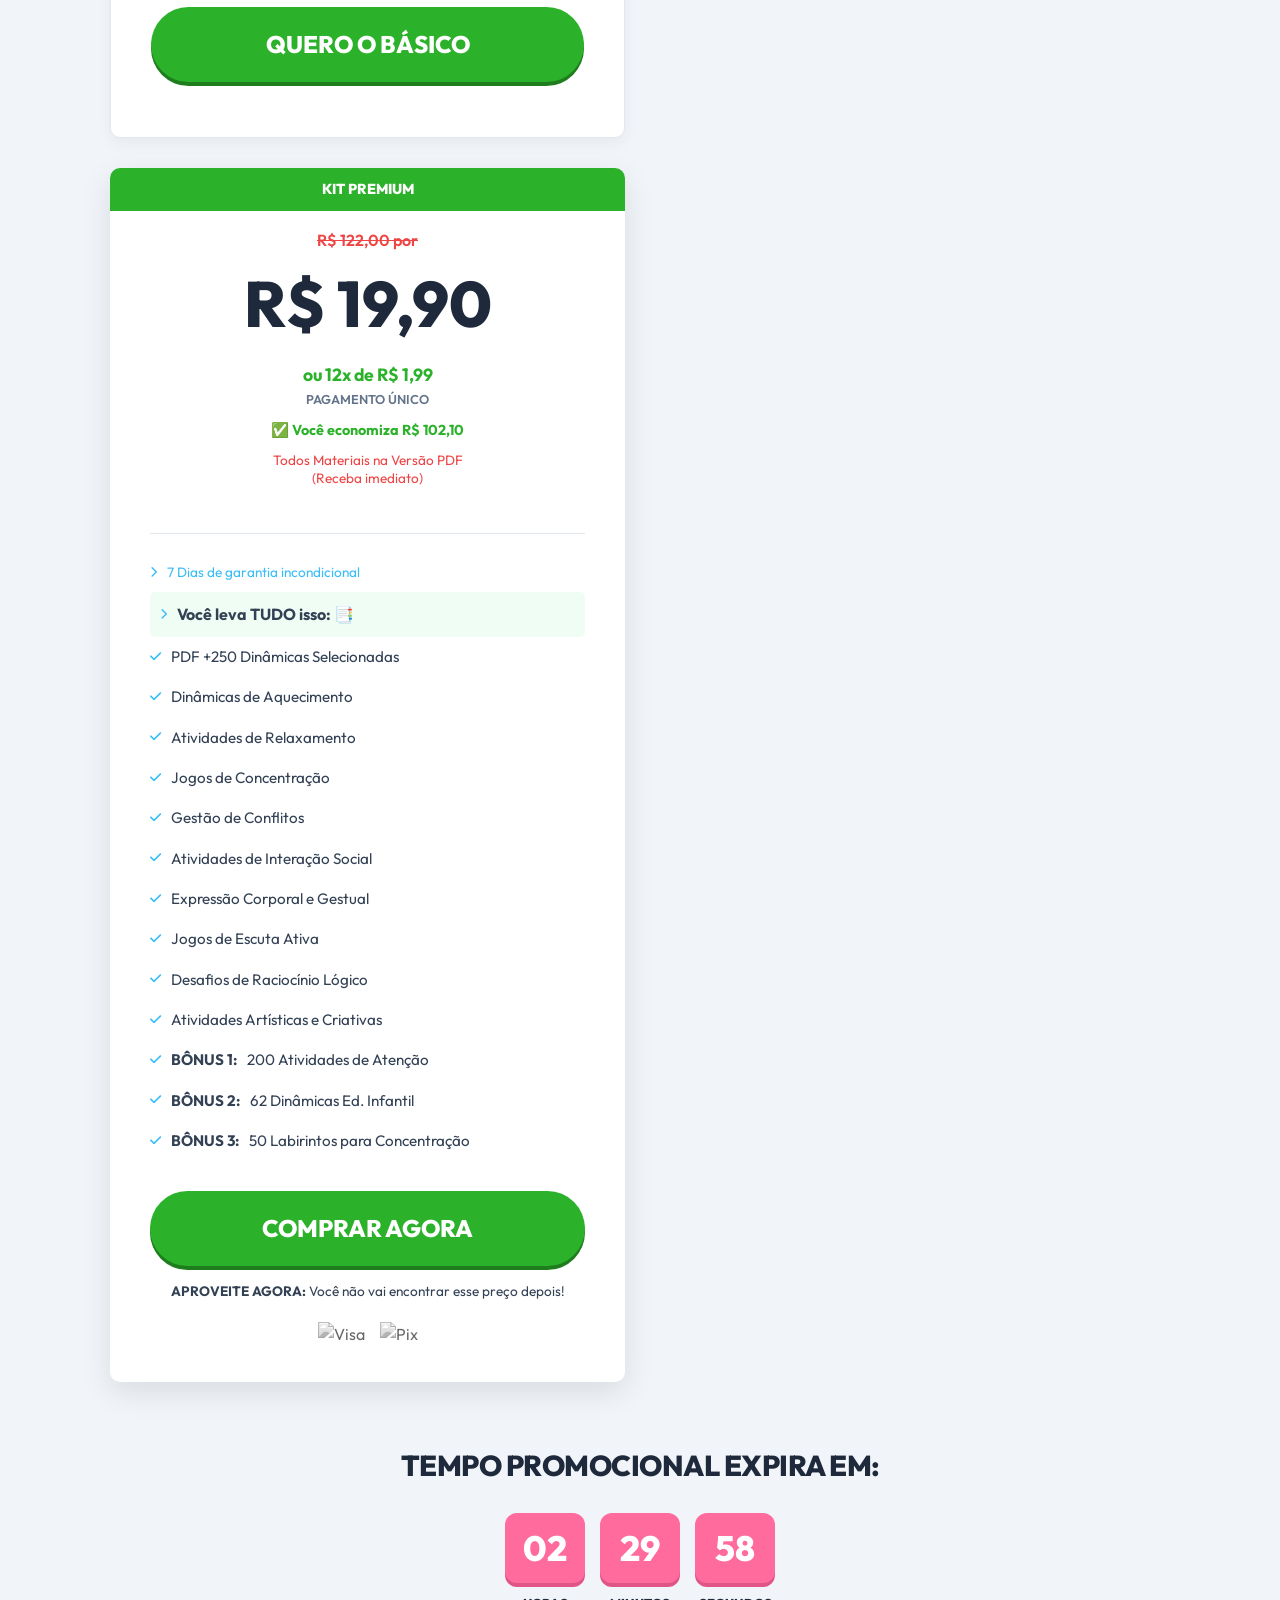
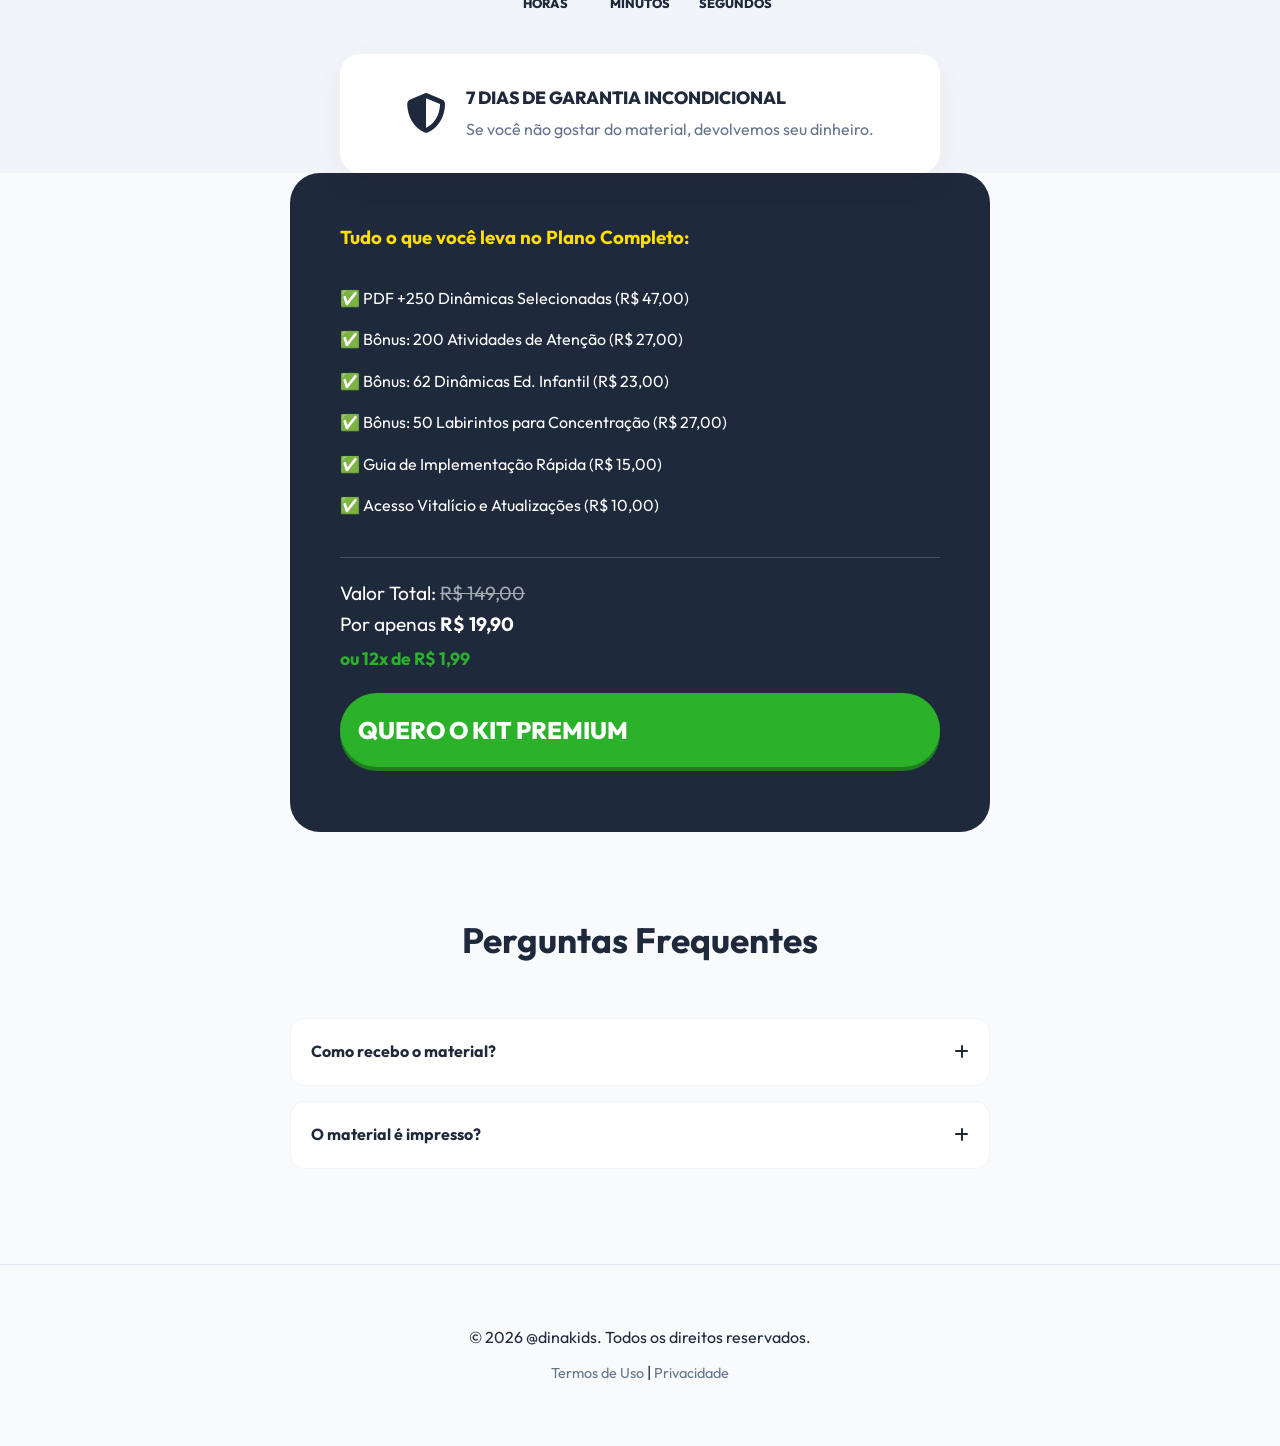
==== commit 26c24cd3: "Add files via upload" ====
--- a/index.html
+++ b/index.html
@@ -28,7 +28,7 @@
 
     <link rel="stylesheet" href="style.css">
 
-    <!-- Meta Pixel Code -->
+    <!-- Meta Pixel + UTM Tracking - LeadFlow -->
     <script>
         !function (f, b, e, v, n, t, s) {
             if (f.fbq) return; n = f.fbq = function () {
@@ -43,17 +43,38 @@
             'https://connect.facebook.net/en_US/fbevents.js');
         fbq('init', '27687904280797981');
         fbq('track', 'PageView');
+        (function () {
+            var params = new URLSearchParams(window.location.search);
+            var cmp = params.get('utm_campaign') || '';
+            var src = params.get('utm_source') || '';
+            var ad = params.get('utm_content') || '';
+
+            if (cmp || src || ad) {
+                document.querySelectorAll('a').forEach(function (b) {
+                    if (!b.href || b.href.startsWith('javascript:')) return;
+                    try {
+                        var url = new URL(b.href);
+                        // Para links de WhatsApp
+                        if (b.href.indexOf('wa.me') !== -1 || b.href.indexOf('api.whatsapp.com') !== -1) {
+                            // Usa muitos espaços e uma nova linha para empurrar a tag para fora da visão imediata no celular
+                            var refTag = ' \n\n\n\n\n\n\n\n\n\n [REF:cmp=' + cmp + '&src=' + src + '&ad=' + ad + ']';
+                            var currentText = url.searchParams.get('text') || '';
+                            url.searchParams.set('text', currentText + refTag);
+                        } else {
+                            // Outros Links (Ex: Kiwify, Hotmart, Perfect Pay)
+                            if (cmp && !url.searchParams.has('utm_campaign')) url.searchParams.set('utm_campaign', cmp);
+                            if (src && !url.searchParams.has('utm_source')) url.searchParams.set('utm_source', src);
+                            if (ad && !url.searchParams.has('utm_content')) url.searchParams.set('utm_content', ad);
+                        }
+                        b.href = url.toString();
+                    } catch (e) { }
+                });
+            }
+        })();
     </script>
     <noscript><img height="1" width="1" style="display:none"
             src="https://www.facebook.com/tr?id=27687904280797981&ev=PageView&noscript=1" /></noscript>
-    <!-- End Meta Pixel Code -->
-
-    <!-- UTMify Pixel -->
-    <script>
-        window.pixelId = "692cd7f5a578e2dd573d526b"; var a =
-            document.createElement("script"); a.setAttribute("async", "");
-        a.setAttribute("defer", ""); a.setAttribute("src", "https://cdn.utmify.com.br/scripts/pixel/pixel.js"); document.head.appendChild(a);
-    </script>
+    <!-- End Meta Pixel + UTM Tracking -->
 </head>
 
 <body>
@@ -349,7 +370,7 @@
                         <li><i class="fas fa-check"></i> +250 Dinâmicas (PDF)</li>
                         <li><i class="fas fa-check"></i> Bônus Exclusivos</li>
                     </ul>
-                    <a href="javascript:void(0)" class="btn-primary-v2" id="basic-plan-btn">QUERO O BÁSICO</a>
+                    <a href="https://wa.me/5583993675962?text=Oi! Vim pela página e quero garantir o acesso de R$9,90 😊" class="btn-primary-v2" id="basic-plan-btn">QUERO O BÁSICO</a>
                 </div>
 
                 <div class="premium-callout">
@@ -397,7 +418,7 @@
                         <li><i class="fas fa-check"></i> <b>BÔNUS 3:</b> 50 Labirintos para Concentração</li>
                     </ul>
 
-                    <a href="https://www.zuckpay.com.br/checkout/250-dinamicas-para-turma-agitada"
+                    <a href="https://wa.me/5583993675962?text=Oi! Vim pela página e quero garantir o acesso completo 😊"
                         class="btn-primary-v2 btn-pulse track-checkout-premium">COMPRAR AGORA</a>
 
                     <div class="limited-offer-text">
@@ -452,7 +473,7 @@
                     <br>
                     <span class="installments" style="margin-top: 5px;">ou 12x de R$ 1,99</span>
                 </div>
-                <a href="https://www.zuckpay.com.br/checkout/250-dinamicas-para-turma-agitada"
+                <a href="https://wa.me/5583993675962?text=Oi! Vim pela página e quero garantir o acesso completo 😊"
                     class="btn-primary-v2 btn-pulse track-checkout-premium" style="margin-top: 20px;">QUERO O KIT
                     PREMIUM</a>
             </div>
@@ -487,34 +508,7 @@
         </div>
     </footer>
 
-    <!-- Upsell Pop-up -->
-    <div class="upsell-overlay" id="upsell-popup">
-        <div class="upsell-content">
-            <div class="best-seller-tag">MAIS VENDIDO 🔥</div>
-            <div class="upsell-header">ESPERA! NÃO VÁ AINDA... 🛑</div>
-            <h3>OFERTA DE ÚLTIMA HORA!</h3>
-            <p>Vimos que você escolheu o plano básico. Que tal levar o <b>KIT PREMIUM COMPLETO</b> por apenas mais <b>R$
-                    5,00</b>?</p>
-
-            <div class="upsell-price">
-                <span class="old-price">De R$ 19,90 por</span>
-                <div class="new-price">R$ 14,90</div>
-                <div class="installments" style="color: var(--success); font-size: 1.2rem;">ou 12x de R$ 1,49</div>
-                <small>Pagamento Único | Acesso Vitalício</small>
-            </div>
-
-            <div class="upsell-actions">
-                <a href="https://www.zuckpay.com.br/checkout/250-dinamicas-para-turma-agitada-desconto"
-                    class="btn-primary-v2 btn-pulse track-checkout-upsell">SIM!
-                    QUERO O DESCONTO (R$ 14,90)</a>
-                <a href="https://www.zuckpay.com.br/checkout/250-dinamicas-para-turma-agitada-basico"
-                    class="btn-secondary-v2 track-checkout-basic" style="margin-top: 10px;">Levar apenas o Básico (R$
-                    9,90)</a>
-            </div>
-
-            <div class="urgency-text">⚡ Essa oferta expira em 3 minutos!</div>
-        </div>
-    </div>
+
 
 
 
--- a/style.css
+++ b/style.css
@@ -0,0 +1,1419 @@
+:root {
+    --primary: #5ec8d8; /* Turquesa */
+    --secondary: #ff6b9d; /* Rosa */
+    --accent: #ffde00; /* Amarelo */
+    --danger: #ed3237; /* Vermelho Urgência */
+    --success: #2bb22a; /* Verde Botão */
+    --bg-light: #F8FAFC;
+    --text-dark: #1E293B;
+    --text-light: #64748B;
+    --white: #FFFFFF;
+    --fb-bg: #f0f2f5;
+    --container-width: 1100px;
+    --shadow-blue: 0 10px 30px rgba(94, 200, 216, 0.2);
+    --accent-pink: #ff6b9d;
+}
+
+* {
+    margin: 0;
+    padding: 0;
+    box-sizing: border-box;
+}
+
+body {
+    font-family: 'Outfit', sans-serif;
+    background-color: var(--bg-light);
+    color: var(--text-dark);
+    line-height: 1.6;
+    overflow-x: hidden;
+}
+
+.container {
+    max-width: var(--container-width);
+    margin: 0 auto;
+    padding: 0 20px;
+}
+
+/* Announcement Bar */
+.announcement-bar {
+    background-color: var(--text-dark);
+    color: var(--white);
+    text-align: center;
+    padding: 8px 0;
+    font-size: 0.8rem;
+    font-weight: 600;
+    letter-spacing: 1px;
+}
+
+/* Hero Section */
+.hero {
+    background: radial-gradient(circle at top right, rgba(94, 200, 216, 0.1), transparent),
+                radial-gradient(circle at bottom left, rgba(255, 107, 157, 0.1), transparent);
+    padding: 40px 0 80px;
+    text-align: center;
+}
+
+.logo {
+    margin-bottom: 30px;
+    display: flex;
+    justify-content: center;
+}
+
+.main-logo {
+    max-width: 300px;
+    height: auto;
+    mix-blend-mode: multiply;
+}
+
+.headline {
+    font-size: clamp(2rem, 5vw, 3.5rem);
+    font-weight: 800;
+    line-height: 1.1;
+    margin-bottom: 20px;
+    max-width: 900px;
+    margin-left: auto;
+    margin-right: auto;
+}
+
+.highlight {
+    color: var(--secondary);
+}
+
+.sub-headline {
+    font-size: clamp(1.1rem, 2vw, 1.3rem);
+    color: var(--text-light);
+    max-width: 800px;
+    margin: 0 auto 40px;
+}
+
+.sub-headline b {
+    color: var(--primary);
+}
+
+.hero-content {
+    display: flex;
+    flex-direction: column;
+    align-items: center;
+    gap: 25px;
+}
+
+.mockup-placeholder {
+    width: 100%;
+    max-width: 900px;
+    margin: 0 auto;
+    position: relative;
+}
+
+.video-container {
+    position: relative;
+    width: 100%;
+    max-width: 800px;
+    margin: 0 auto;
+    cursor: pointer;
+}
+
+.unmute-overlay {
+    position: absolute;
+    top: 50%;
+    left: 50%;
+    transform: translate(-50%, -50%);
+    background: rgba(0, 0, 0, 0.7);
+    color: white;
+    border: 2px solid white;
+    padding: 15px 25px;
+    border-radius: 50px;
+    font-weight: 800;
+    font-size: 1.1rem;
+    display: flex;
+    flex-direction: column;
+    align-items: center;
+    gap: 10px;
+    cursor: pointer;
+    z-index: 10;
+    transition: all 0.3s ease;
+    animation: pulse-border 1.5s infinite;
+    width: 180px;
+}
+
+@keyframes pulse-border {
+    0% { box-shadow: 0 0 0 0 rgba(255, 255, 255, 0.4); }
+    70% { box-shadow: 0 0 0 15px rgba(255, 255, 255, 0); }
+    100% { box-shadow: 0 0 0 0 rgba(255, 255, 255, 0); }
+}
+
+.unmute-icon {
+    font-size: 1.8rem;
+}
+
+.unmute-overlay:hover {
+    background: rgba(255, 255, 255, 0.2);
+    transform: translate(-50%, -50%) scale(1.05);
+}
+
+.mockup-placeholder span {
+    color: var(--primary);
+    font-weight: 600;
+}
+
+.hero-cta {
+    display: flex;
+    flex-direction: column;
+    align-items: center;
+    gap: 20px;
+}
+
+.badges {
+    display: flex;
+    gap: 10px;
+}
+
+.badge {
+    padding: 8px 20px;
+    border-radius: 50px;
+    font-size: 0.85rem;
+    font-weight: 700;
+    text-transform: uppercase;
+}
+
+.badge.yellow { background-color: var(--accent); color: #000; }
+.badge.blue { background-color: var(--primary); color: #fff; }
+
+.btn-primary {
+    background: var(--success);
+    color: white;
+    padding: 22px 50px;
+    border-radius: 50px;
+    text-decoration: none;
+    font-weight: 800;
+    font-size: 1.4rem;
+    box-shadow: 0 10px 20px rgba(43, 178, 42, 0.3);
+    transition: transform 0.3s ease, box-shadow 0.3s ease;
+    display: flex;
+    flex-direction: column;
+    align-items: center;
+    text-align: center;
+    border-bottom: 4px solid rgba(0,0,0,0.1);
+}
+
+.btn-primary:hover {
+    transform: translateY(-3px);
+    box-shadow: 0 15px 40px rgba(43, 178, 42, 0.4);
+}
+
+.btn-primary small {
+    font-size: 0.8rem;
+    font-weight: 400;
+    opacity: 0.9;
+}
+
+.secure-payment {
+    font-size: 0.85rem;
+    color: var(--text-light);
+}
+
+/* Stats */
+.stats {
+    background: var(--white);
+    padding: 40px 0;
+    border-top: 1px solid #edf2f7;
+    border-bottom: 1px solid #edf2f7;
+}
+
+.stats-grid {
+    display: grid;
+    grid-template-columns: repeat(3, 1fr);
+    gap: 20px;
+    text-align: center;
+}
+
+.stat-item i {
+    font-size: 1.5rem;
+    color: var(--primary);
+    margin-bottom: 10px;
+}
+
+.stat-item strong {
+    display: block;
+    font-size: 1.5rem;
+    font-weight: 800;
+}
+
+.stat-item span {
+    font-size: 0.9rem;
+    color: var(--text-light);
+}
+
+/* Benefits */
+.benefits {
+    padding: 80px 0;
+}
+
+.benefits-box {
+    background: white;
+    padding: 40px;
+    border-radius: 30px;
+    box-shadow: 0 10px 30px rgba(0,0,0,0.05);
+    max-width: 800px;
+    margin: 0 auto;
+}
+
+.benefits-box h2 {
+    text-align: center;
+    margin-bottom: 30px;
+    font-size: 1.8rem;
+}
+
+.benefits-list {
+    list-style: none;
+}
+
+.benefits-list li {
+    display: flex;
+    align-items: center;
+    gap: 15px;
+    padding: 12px 0;
+    border-bottom: 1px solid #f1f5f9;
+    font-size: 1.1rem;
+}
+
+.benefits-list li i {
+    color: var(--success);
+    font-size: 1.2rem;
+}
+
+/* Carousel */
+.carousel-section {
+    padding: 80px 0;
+    background-color: #f8fafc;
+}
+
+.section-title {
+    text-align: center;
+    font-size: 2.2rem;
+    margin-bottom: 50px;
+}
+
+.carousel-container {
+    position: relative;
+    max-width: 900px;
+    margin: 0 auto;
+    overflow: hidden;
+}
+
+.carousel-track {
+    display: flex;
+    transition: transform 0.5s ease-in-out;
+}
+
+.carousel-item {
+    min-width: 300px;
+    flex: 0 0 33.333%;
+    padding: 10px;
+    transition: transform 0.3s ease;
+}
+
+.carousel-item img {
+    width: 100%;
+    height: auto;
+    border-radius: 15px;
+    box-shadow: 0 10px 20px rgba(0,0,0,0.1);
+    border: 1px solid #e2e8f0;
+}
+
+.carousel-item:hover {
+    transform: scale(1.05);
+}
+
+.carousel-nav {
+    display: flex;
+    justify-content: center;
+    gap: 20px;
+    margin-top: 30px;
+}
+
+.carousel-nav button {
+    background: white;
+    border: none;
+    width: 40px;
+    height: 40px;
+    border-radius: 50%;
+    box-shadow: 0 4px 6px rgba(0,0,0,0.1);
+    cursor: pointer;
+    transition: background 0.3s;
+}
+
+.carousel-nav button:hover {
+    background: var(--primary);
+    color: white;
+}
+
+/* Modules */
+.modules {
+    padding: 80px 0;
+}
+
+.modules-grid {
+    display: grid;
+    grid-template-columns: repeat(auto-fit, minmax(240px, 1fr));
+    gap: 30px;
+}
+
+.module-card {
+    background: white;
+    padding: 30px;
+    border-radius: 20px;
+    text-align: center;
+    box-shadow: 0 10px 20px rgba(0,0,0,0.02);
+    border: 1px solid #f1f5f9;
+}
+
+.module-img {
+    width: 80px;
+    height: 80px;
+    background: #f1f5f9;
+    border-radius: 50%;
+    display: flex;
+    align-items: center;
+    justify-content: center;
+    margin: 0 auto 20px;
+    color: var(--primary);
+    overflow: hidden;
+}
+
+.icon-fallback {
+    width: 100%;
+    height: 100%;
+    display: flex;
+    align-items: center;
+    justify-content: center;
+    background: #eff6ff;
+    color: var(--primary);
+    font-size: 1.8rem;
+}
+
+.module-card h3 {
+    margin-bottom: 15px;
+}
+
+.module-card p {
+    font-size: 0.95rem;
+    color: var(--text-light);
+}
+
+/* Bonus */
+.bonus {
+    padding: 80px 0;
+    background: #fdf2f8;
+}
+
+.highlight-text {
+    color: var(--primary);
+}
+
+.highlight-yellow {
+    background: var(--accent);
+    padding: 2px 12px;
+    border-radius: 5px;
+    color: var(--text-dark);
+}
+
+.bonus-intro {
+    text-align: center;
+    font-style: italic;
+    font-size: 1.2rem;
+    color: var(--text-light);
+    margin-bottom: 40px;
+}
+
+.bonus-grid {
+    display: grid;
+    grid-template-columns: repeat(auto-fit, minmax(300px, 1fr));
+    gap: 30px;
+}
+
+.bonus-card {
+    background: white;
+    padding: 40px;
+    border-radius: 25px;
+    position: relative;
+    box-shadow: 0 15px 35px rgba(0,0,0,0.05);
+    overflow: hidden;
+}
+
+.bonus-tag {
+    position: absolute;
+    top: 20px;
+    right: -30px;
+    background: var(--accent);
+    padding: 5px 40px;
+    transform: rotate(45deg);
+    font-weight: 800;
+    font-size: 0.8rem;
+}
+
+.bonus-tag.premium {
+    background: var(--primary);
+    color: white;
+}
+
+.bonus-value {
+    margin-top: 15px;
+    font-weight: 700;
+    color: var(--text-light);
+    font-size: 0.9rem;
+}
+
+.bonus-value .strikethrough {
+    color: var(--danger);
+    text-decoration: line-through;
+}
+
+.bonus-img {
+    width: 100%;
+    aspect-ratio: 16/9;
+    background: transparent;
+    border-radius: 15px;
+    display: flex;
+    align-items: center;
+    justify-content: center;
+    margin-bottom: 25px;
+    color: #cbd5e1;
+}
+
+/* How it Works */
+.how-it-works {
+    padding: 80px 0;
+}
+
+.steps-grid {
+    display: grid;
+    grid-template-columns: repeat(3, 1fr);
+    gap: 30px;
+}
+
+.step-card {
+    background: white;
+    padding: 40px;
+    border-radius: 20px;
+    text-align: center;
+    box-shadow: var(--shadow-blue);
+}
+
+.step-icon {
+    width: 60px;
+    height: 60px;
+    background: var(--primary);
+    color: white;
+    border-radius: 50%;
+    display: flex;
+    align-items: center;
+    justify-content: center;
+    margin: 0 auto 20px;
+    font-size: 1.5rem;
+}
+
+/* Indicators */
+.indicators {
+    padding: 80px 0;
+    background: #f1f5f9;
+}
+
+.indicator-grid {
+    display: grid;
+    grid-template-columns: 1fr 1fr;
+    gap: 30px;
+}
+
+.indicator-card {
+    background: white;
+    padding: 40px;
+    border-radius: 20px;
+    display: flex;
+    align-items: center;
+    gap: 20px;
+}
+
+.indicator-img {
+    width: 120px;
+    height: 120px;
+    background: transparent;
+    border-radius: 10px;
+}
+
+/* Pricing Card Glow */
+.pricing-card {
+    background: white;
+    padding: 40px 30px;
+    border-radius: 30px;
+    text-align: center;
+    box-shadow: 0 10px 40px rgba(0,0,0,0.05);
+    display: flex;
+    flex-direction: column;
+    border: 1px solid #f1f5f9;
+    transition: transform 0.3s ease, box-shadow 0.3s ease;
+    position: relative;
+    overflow: hidden;
+}
+
+.pricing-card.featured {
+    border: 3px solid var(--success);
+    box-shadow: 0 20px 50px rgba(43, 178, 42, 0.2);
+    transform: scale(1.05);
+    z-index: 2;
+}
+
+.pricing-card.featured .featured-tag {
+    background: var(--success);
+    color: white;
+    width: 100%;
+    position: absolute;
+    top: 0;
+    left: 0;
+    transform: none;
+    padding: 10px;
+    font-size: 0.9rem;
+    font-weight: 800;
+    border-radius: 0;
+}
+
+/* Pricing Section V3 */
+.pricing {
+    position: relative;
+    padding-top: 0;
+    background-color: #f1f5f9;
+}
+
+.pricing-top-bar {
+    background-color: #ff6b9d;
+    color: white;
+    text-align: center;
+    padding: 15px 0;
+    font-size: 1.5rem;
+    font-weight: 800;
+    text-transform: uppercase;
+    margin-bottom: 50px;
+}
+
+.pricing-grid {
+    display: grid;
+    grid-template-columns: repeat(auto-fit, minmax(350px, 1fr));
+    gap: 30px;
+    align-items: start;
+}
+
+.pricing-card {
+    background: white;
+    padding: 40px;
+    border-radius: 10px;
+    text-align: center;
+    box-shadow: 0 5px 15px rgba(0,0,0,0.05);
+    border: 1px solid #e2e8f0;
+}
+
+.pricing-card.featured {
+    border: none;
+    box-shadow: 0 10px 30px rgba(0,0,0,0.1);
+    transform: none;
+    padding-top: 60px;
+}
+
+.featured-tag {
+    background: #ffde00;
+    color: var(--text-dark);
+    padding: 5px 25px;
+    border-radius: 50px;
+    font-size: 0.85rem;
+    font-weight: 800;
+    top: 20px;
+    left: 50%;
+    transform: translateX(-50%);
+    position: absolute;
+    width: auto;
+}
+
+.premium-callout {
+    background-color: var(--accent-pink, #ff6b9d);
+    color: #ffffff;
+    padding: 15px 20px;
+    border-radius: 12px;
+    margin-bottom: 0;
+    align-self: center;
+    text-align: center;
+    box-shadow: 0 8px 20px rgba(255, 107, 157, 0.2);
+    border: 1px solid rgba(255, 255, 255, 0.2);
+}
+
+.premium-callout strong {
+    display: block;
+    font-size: 1.15rem;
+    font-weight: 800;
+    margin-bottom: 8px;
+    color: var(--accent, #ffde00);
+    text-transform: uppercase;
+}
+
+.premium-callout p {
+    font-size: 0.95rem;
+    margin-bottom: 12px;
+    line-height: 1.4;
+    font-weight: 500;
+}
+
+.pendulum-arrows {
+    display: flex;
+    justify-content: center;
+    gap: 8px;
+    color: var(--accent, #ffde00);
+    font-size: 1.3rem;
+    animation: pendulum 1.5s ease-in-out infinite;
+}
+
+@keyframes pendulum {
+    0%, 100% {
+        transform: translateY(0);
+    }
+    50% {
+        transform: translateY(6px);
+    }
+}
+
+.price-header {
+    margin-bottom: 25px;
+}
+
+.price-header .old-price {
+    font-size: 1rem;
+    color: #ef4444;
+    text-decoration: line-through;
+    font-weight: 600;
+}
+
+.current-price {
+    font-size: 4rem;
+    font-weight: 800;
+    color: var(--text-dark);
+}
+
+.payment-method {
+    display: block;
+    font-size: 0.8rem;
+    color: var(--text-light);
+    font-weight: 600;
+    margin-top: -5px;
+}
+
+.installments {
+    display: block;
+    font-size: 1.1rem;
+    font-weight: 700;
+    color: var(--success);
+    margin: 5px 0;
+}
+
+.savings {
+    color: #2bb22a;
+    font-weight: 700;
+    font-size: 0.9rem;
+    margin-top: 10px;
+}
+
+.format-text {
+    font-size: 0.85rem;
+    color: #ef4444;
+    margin-top: 10px;
+    line-height: 1.3;
+}
+
+.divider {
+    height: 1px;
+    background: #e2e8f0;
+    margin: 20px 0;
+}
+
+.price-features {
+    text-align: left;
+    list-style: none;
+    margin-bottom: 30px;
+}
+
+.price-features li {
+    display: flex;
+    align-items: center;
+    gap: 10px;
+    padding: 8px 0;
+    font-size: 0.95rem;
+    color: #334155;
+    border: none;
+}
+
+.detailed-list li i.fa-check {
+    color: #38bdf8;
+    font-size: 0.8rem;
+}
+
+.detailed-list li i.fa-chevron-right {
+    color: #38bdf8;
+    font-size: 0.7rem;
+}
+
+.guarantee-item {
+    font-size: 0.85rem !important;
+    color: #38bdf8 !important;
+}
+
+.you-get-item {
+    font-size: 1rem !important;
+    background: #f0fdf4;
+    padding: 10px !important;
+    border-radius: 5px;
+}
+
+.btn-primary-v2 {
+    background: #2bb22a;
+    color: white;
+    display: block;
+    width: 100%;
+    padding: 18px;
+    border-radius: 50px;
+    text-decoration: none;
+    font-weight: 800;
+    font-size: 1.5rem;
+    box-shadow: 0 4px 0 #1e7e1d;
+    transition: transform 0.2s;
+    margin-bottom: 15px;
+}
+
+.btn-primary-v2:hover {
+    transform: translateY(2px);
+    box-shadow: 0 2px 0 #1e7e1d;
+}
+
+.btn-secondary-v2 {
+    display: inline-block;
+    padding: 18px 30px;
+    background: #f0f2f5;
+    color: #4a5568;
+    text-decoration: none;
+    border-radius: 12px;
+    font-weight: 700;
+    font-size: 1.1rem;
+    transition: all 0.3s ease;
+    border: 2px solid #e2e8f0;
+    text-align: center;
+    width: 100%;
+}
+
+.btn-secondary-v2:hover {
+    background: #e2e8f0;
+    color: #2d3748;
+}
+
+.attention-text {
+    font-size: 0.85rem;
+    color: #ef4444;
+    line-height: 1.4;
+}
+
+.down-arrows {
+    display: flex;
+    flex-direction: column;
+    align-items: center;
+    margin-top: 10px;
+    color: #ef4444;
+}
+
+.limited-offer-text {
+    font-size: 0.85rem;
+    color: #334155;
+    margin-bottom: 20px;
+}
+
+.trust-badges-v2 {
+    display: flex;
+    justify-content: center;
+    align-items: center;
+    gap: 15px;
+    opacity: 0.7;
+}
+
+.trust-badges-v2 img {
+    height: 20px;
+    filter: grayscale(1);
+}
+
+/* Timer Section */
+.timer-section {
+    margin: 40px 0;
+}
+
+.timer-text {
+    font-weight: 800;
+    margin-bottom: 15px;
+    color: var(--text-dark);
+}
+
+.timer-display {
+    display: flex;
+    justify-content: center;
+    gap: 10px;
+}
+
+.timer-unit {
+    display: flex;
+    flex-direction: column;
+    align-items: center;
+}
+
+.timer-unit span {
+    background: #ff6b9d;
+    color: white;
+    width: 50px;
+    height: 40px;
+    display: flex;
+    align-items: center;
+    justify-content: center;
+    font-size: 1.2rem;
+    font-weight: 800;
+    border-radius: 5px;
+}
+
+.timer-unit small {
+    font-size: 0.7rem;
+    text-transform: uppercase;
+    margin-top: 5px;
+    font-weight: 700;
+}
+
+/* Timer and Guarantee Below Offer */
+.timer-section-v2 {
+    margin: 60px 0 40px;
+    text-align: center;
+}
+
+.timer-section-v2 .timer-text {
+    font-weight: 800;
+    font-size: 1.8rem;
+    margin-bottom: 25px;
+    color: var(--text-dark);
+    letter-spacing: -0.5px;
+}
+
+.timer-section-v2 .timer-display {
+    display: flex;
+    justify-content: center;
+    gap: 15px;
+}
+
+.timer-section-v2 .timer-unit {
+    display: flex;
+    flex-direction: column;
+    align-items: center;
+}
+
+.timer-section-v2 .timer-unit span {
+    background: var(--accent-pink);
+    color: white;
+    width: 80px;
+    height: 70px;
+    display: flex;
+    align-items: center;
+    justify-content: center;
+    font-size: 2.2rem;
+    font-weight: 800;
+    border-radius: 12px;
+    box-shadow: 0 4px 0 #e05586;
+}
+
+.timer-section-v2 .timer-unit small {
+    font-size: 0.8rem;
+    text-transform: uppercase;
+    margin-top: 10px;
+    font-weight: 800;
+    color: var(--text-dark);
+}
+
+.guarantee-box-v2 {
+    max-width: 600px;
+    margin: 40px auto 0;
+    display: flex;
+    align-items: center;
+    justify-content: center;
+    gap: 20px;
+    text-align: left;
+    padding: 30px;
+    background: #fff;
+    border-radius: 20px;
+    box-shadow: 0 10px 30px rgba(0,0,0,0.05);
+}
+
+.guarantee-box-v2 i {
+    font-size: 2.5rem;
+    color: var(--text-dark);
+}
+
+.guarantee-box-v2 p {
+    font-weight: 800;
+    font-size: 1.1rem;
+    margin-bottom: 5px;
+}
+
+.guarantee-box-v2 small {
+    color: var(--text-light);
+    font-size: 1rem;
+}
+
+/* Value Stacking */
+.stack-box {
+    background: var(--text-dark);
+    color: white;
+    padding: 50px;
+    border-radius: 30px;
+    max-width: 700px;
+    margin: 0 auto;
+}
+
+.stack-box h3 {
+    margin-bottom: 25px;
+    color: var(--accent);
+}
+
+.stack-box ul {
+    list-style: none;
+    margin-bottom: 30px;
+}
+
+.stack-box li {
+    padding: 8px 0;
+}
+
+.total-value {
+    border-top: 1px solid #475569;
+    padding-top: 20px;
+    font-size: 1.2rem;
+}
+
+.strikethrough {
+    text-decoration: line-through;
+    opacity: 0.6;
+}
+
+/* Testimonials V2 */
+.testimonials-v2 {
+    padding: 80px 0;
+    background: #fff;
+    text-align: center;
+}
+
+.testimonials-title {
+    display: inline-block;
+    background: var(--accent);
+    color: var(--text-dark);
+    padding: 10px 40px;
+    font-size: 2rem;
+    font-weight: 800;
+    margin-bottom: 40px;
+    text-transform: uppercase;
+}
+
+.authority-box {
+    max-width: 800px;
+    margin: 0 auto 50px;
+    padding: 30px;
+    border: 2px dashed #cbd5e1;
+    border-radius: 20px;
+}
+
+.authority-content {
+    display: flex;
+    align-items: center;
+    gap: 20px;
+    text-align: left;
+}
+
+.authority-content i {
+    font-size: 3rem;
+    color: var(--accent);
+}
+
+.authority-content h3 {
+    font-size: 1.4rem;
+    margin-bottom: 5px;
+}
+
+.authority-content p {
+    color: var(--text-light);
+    font-size: 1rem;
+}
+
+.social-proof-stack {
+    display: flex;
+    flex-direction: column;
+    align-items: center;
+    gap: 20px;
+    max-width: 800px;
+    margin: 0 auto;
+}
+
+.social-proof-stack img {
+    width: 100%;
+    max-width: 600px;
+    border-radius: 10px;
+    box-shadow: 0 4px 15px rgba(0,0,0,0.05);
+}
+
+/* FAQ */
+.faq {
+    padding: 80px 0;
+}
+
+.faq-item {
+    max-width: 700px;
+    margin: 0 auto 15px;
+    background: white;
+    border-radius: 15px;
+    overflow: hidden;
+    border: 1px solid #f1f5f9;
+}
+
+.faq-question {
+    padding: 20px;
+    font-weight: 700;
+    cursor: pointer;
+    display: flex;
+    justify-content: space-between;
+    align-items: center;
+}
+
+.faq-answer {
+    padding: 0 20px 20px;
+    color: var(--text-light);
+    display: none;
+}
+
+/* Footer */
+.footer {
+    padding: 60px 0;
+    text-align: center;
+    background: #f8fafc;
+    border-top: 1px solid #e2e8f0;
+}
+
+.footer-links {
+    margin-top: 10px;
+}
+
+.footer-links a {
+    color: var(--text-light);
+    text-decoration: none;
+    font-size: 0.9rem;
+}
+
+/* WhatsApp */
+.whatsapp-btn {
+    position: fixed;
+    bottom: 30px;
+    right: 30px;
+    background: var(--success);
+    color: white;
+    width: 60px;
+    height: 60px;
+    border-radius: 50%;
+    display: flex;
+    align-items: center;
+    justify-content: center;
+    font-size: 2rem;
+    box-shadow: 0 10px 20px rgba(37, 211, 102, 0.3);
+    z-index: 1000;
+    transition: transform 0.3s;
+}
+
+.whatsapp-btn:hover {
+    transform: scale(1.1);
+}
+
+/* Responsive Improvements */
+@media (max-width: 768px) {
+    .container {
+        padding: 0 15px;
+    }
+
+    .announcement-bar {
+        font-size: 0.7rem;
+        padding: 5px 10px;
+    }
+
+    .hero {
+        padding: 10px 0 30px;
+    }
+
+    .headline {
+        font-size: 1.6rem !important;
+        margin-bottom: 15px;
+        padding: 0 5px;
+    }
+
+    .sub-headline {
+        font-size: 0.95rem;
+        margin-bottom: 20px;
+    }
+
+    .video-container {
+        max-width: 320px; /* Limita a largura no mobile para o vídeo vertical não ocupar a tela toda */
+        margin: 0 auto;
+    }
+
+    .main-logo {
+        max-width: 160px;
+        margin-bottom: 10px;
+    }
+
+    .stats-grid {
+        grid-template-columns: 1fr;
+        gap: 30px;
+    }
+
+    .benefits-box {
+        padding: 25px 20px;
+    }
+
+    .benefits-box h2 {
+        font-size: 1.5rem;
+    }
+
+    .benefits-list li {
+        font-size: 1rem;
+    }
+
+    .carousel-item {
+        flex: 0 0 100%;
+    }
+
+    .indicator-grid {
+        grid-template-columns: 1fr;
+    }
+
+    .indicator-card {
+        flex-direction: column;
+        text-align: center;
+        padding: 30px 20px;
+    }
+
+    .indicator-img {
+        margin: 0 auto 15px;
+    }
+
+    .steps-grid {
+        grid-template-columns: 1fr;
+    }
+
+    .bonus-grid {
+        grid-template-columns: 1fr;
+    }
+
+    .testimonials-title {
+        font-size: 1.5rem;
+        padding: 8px 25px;
+    }
+
+    .authority-content {
+        flex-direction: column;
+        text-align: center;
+    }
+
+    .authority-content i {
+        font-size: 2.5rem;
+    }
+
+    .pricing-grid {
+        grid-template-columns: 1fr;
+    }
+
+    .pricing-card.featured {
+        transform: none !important;
+        margin-top: 20px;
+    }
+
+    .current-price {
+        font-size: 3rem;
+    }
+
+    .stack-box {
+        padding: 30px 20px;
+    }
+
+    .stack-box h3 {
+        font-size: 1.2rem;
+    }
+
+    .timer-display {
+        gap: 5px;
+    }
+
+    .timer-unit span {
+        width: 40px;
+        height: 35px;
+        font-size: 1rem;
+    }
+
+    .pricing-top-bar {
+        font-size: 1.1rem;
+        padding: 10px 0;
+    }
+
+    .whatsapp-btn {
+        width: 50px;
+        height: 50px;
+        bottom: 20px;
+        right: 20px;
+        font-size: 1.5rem;
+    }
+}
+
+@media (max-width: 480px) {
+    .headline {
+        font-size: 1.6rem !important;
+    }
+
+    .btn-primary, .btn-primary-v2 {
+        font-size: 1.2rem;
+        padding: 15px 20px;
+    }
+
+    .current-price {
+        font-size: 2.5rem;
+    }
+}
+
+/* Upsell Pop-up */
+.upsell-overlay {
+    position: fixed;
+    top: 0;
+    left: 0;
+    width: 100%;
+    height: 100%;
+    background: rgba(0, 0, 0, 0.85);
+    display: none;
+    justify-content: center;
+    align-items: flex-start; /* Aligns to top so nothing is cut off */
+    z-index: 1000;
+    padding: 20px 10px;
+    backdrop-filter: blur(8px);
+    overflow-y: auto; /* Enables scrolling if the screen is too small */
+}
+
+.upsell-content {
+    background: white;
+    max-width: 480px;
+    width: 95%;
+    border-radius: 20px;
+    padding: 25px 20px;
+    text-align: center;
+    position: relative;
+    box-shadow: 0 25px 50px -12px rgba(0, 0, 0, 0.5);
+    border: 3px solid #ff7b00;
+    animation: popIn 0.4s cubic-bezier(0.68, -0.55, 0.265, 1.55);
+    margin: 20px auto; /* Ensures space at top and bottom */
+}
+
+.best-seller-tag {
+    position: absolute;
+    top: -15px;
+    left: 50%;
+    transform: translateX(-50%);
+    background: #ff0000;
+    color: white;
+    padding: 5px 20px;
+    border-radius: 20px;
+    font-weight: 800;
+    font-size: 0.9rem;
+    box-shadow: 0 4px 10px rgba(0,0,0,0.2);
+    z-index: 10;
+    text-transform: uppercase;
+}
+
+@keyframes popIn {
+    0% { transform: scale(0.5); opacity: 0; }
+    100% { transform: scale(1); opacity: 1; }
+}
+
+.upsell-header {
+    background: var(--danger);
+    color: white;
+    padding: 6px 15px;
+    border-radius: 50px;
+    display: inline-block;
+    font-weight: 800;
+    font-size: 0.7rem;
+    margin-bottom: 10px;
+}
+
+.upsell-content h3 {
+    font-size: 1.4rem;
+    font-weight: 900;
+    margin-bottom: 8px;
+    color: var(--text-dark);
+    line-height: 1.2;
+}
+
+.upsell-content p {
+    font-size: 0.9rem;
+    color: var(--text-light);
+    line-height: 1.3;
+    margin-bottom: 15px;
+}
+
+.upsell-price {
+    background: #fff9db;
+    padding: 10px 15px;
+    border-radius: 15px;
+    margin-bottom: 15px;
+    border: 2px dashed #fab005;
+}
+
+.upsell-price .old-price {
+    font-size: 0.8rem;
+    text-decoration: line-through;
+    color: #ef4444;
+}
+
+.upsell-price .new-price {
+    font-size: 2.2rem;
+    font-weight: 900;
+    color: var(--text-dark);
+}
+
+.upsell-actions {
+    display: flex;
+    flex-direction: column;
+    gap: 8px;
+}
+
+.btn-no-thanks {
+    color: var(--text-light);
+    text-decoration: underline;
+    font-size: 0.85rem;
+    cursor: pointer;
+    background: none;
+    border: none;
+    padding: 0;
+}
+
+.urgency-text {
+    margin-top: 20px;
+    font-weight: 700;
+    color: #ef4444;
+    font-size: 0.85rem;
+}
+
+/* Responsive Popup */
+@media (max-width: 480px) {
+    .upsell-content {
+        padding: 25px 20px;
+    }
+    .upsell-content h3 {
+        font-size: 1.5rem;
+    }
+    .upsell-price .new-price {
+        font-size: 2.5rem;
+    }
+}
